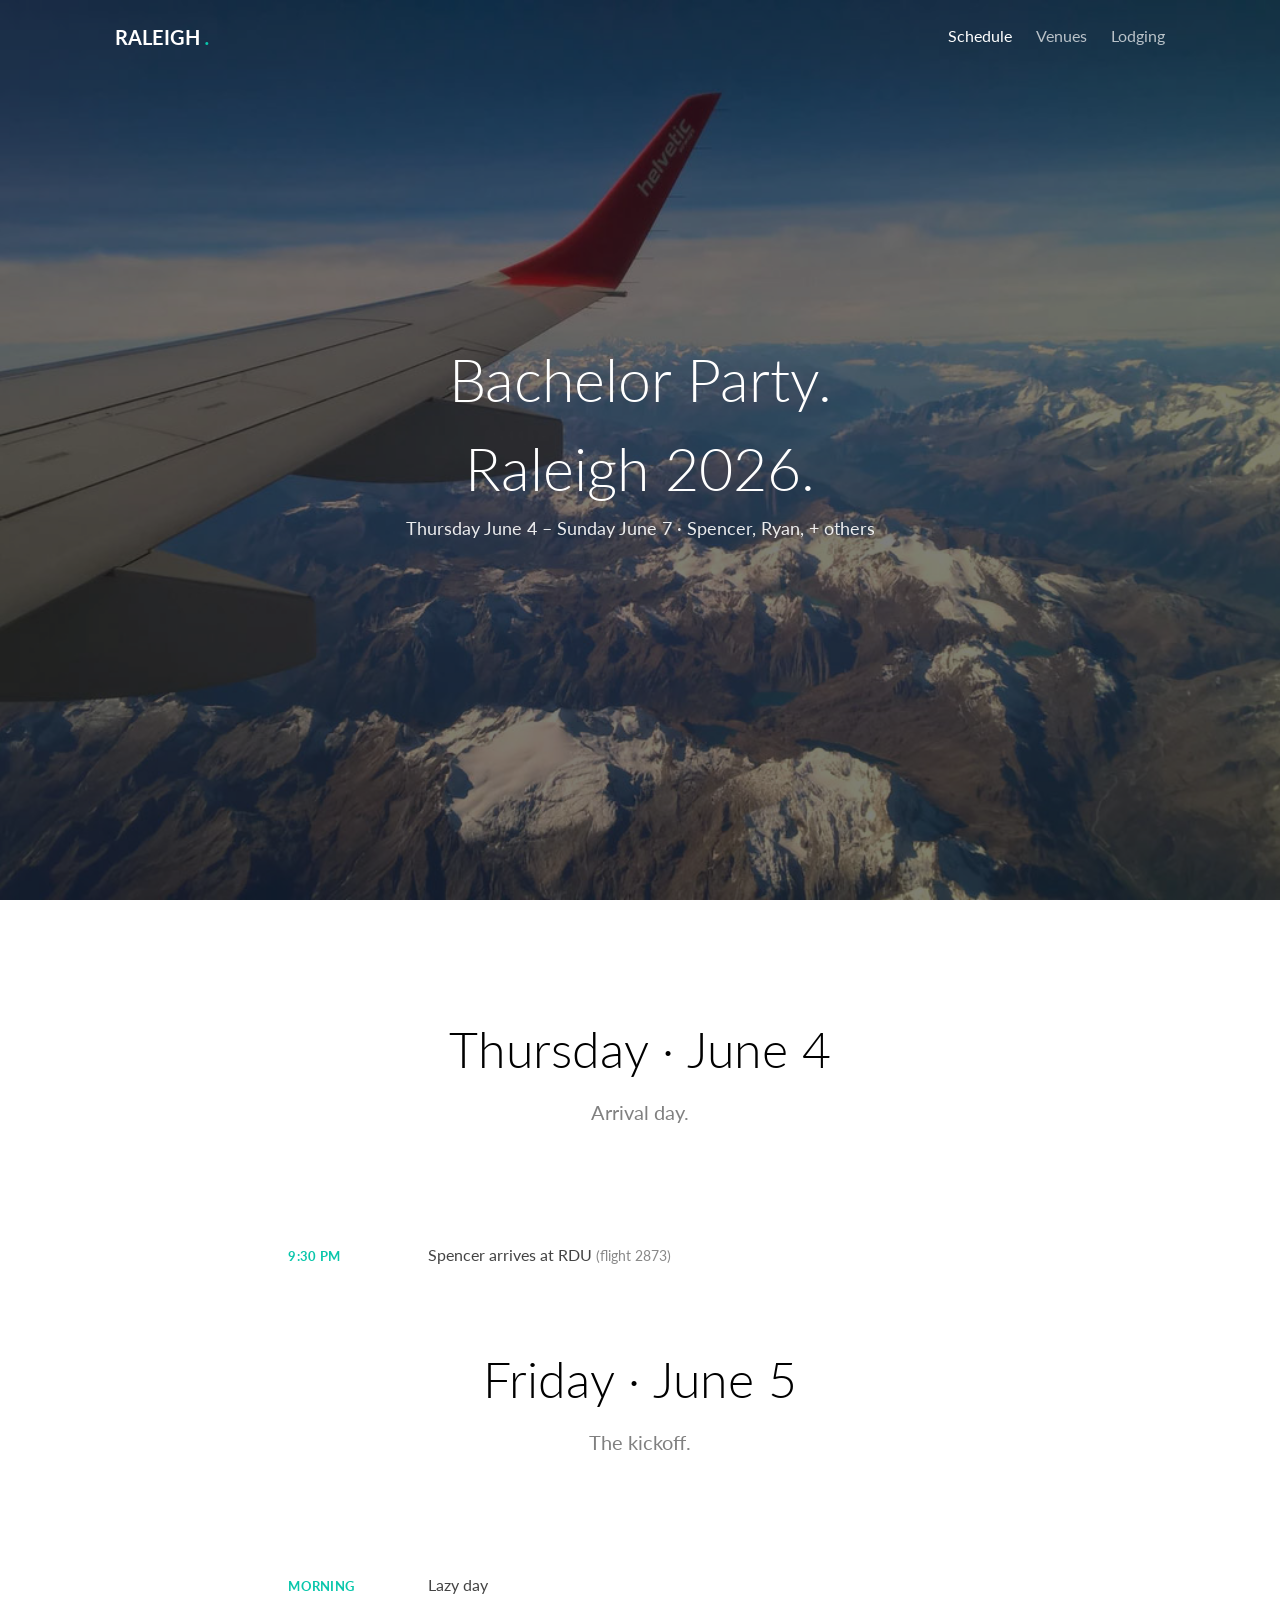
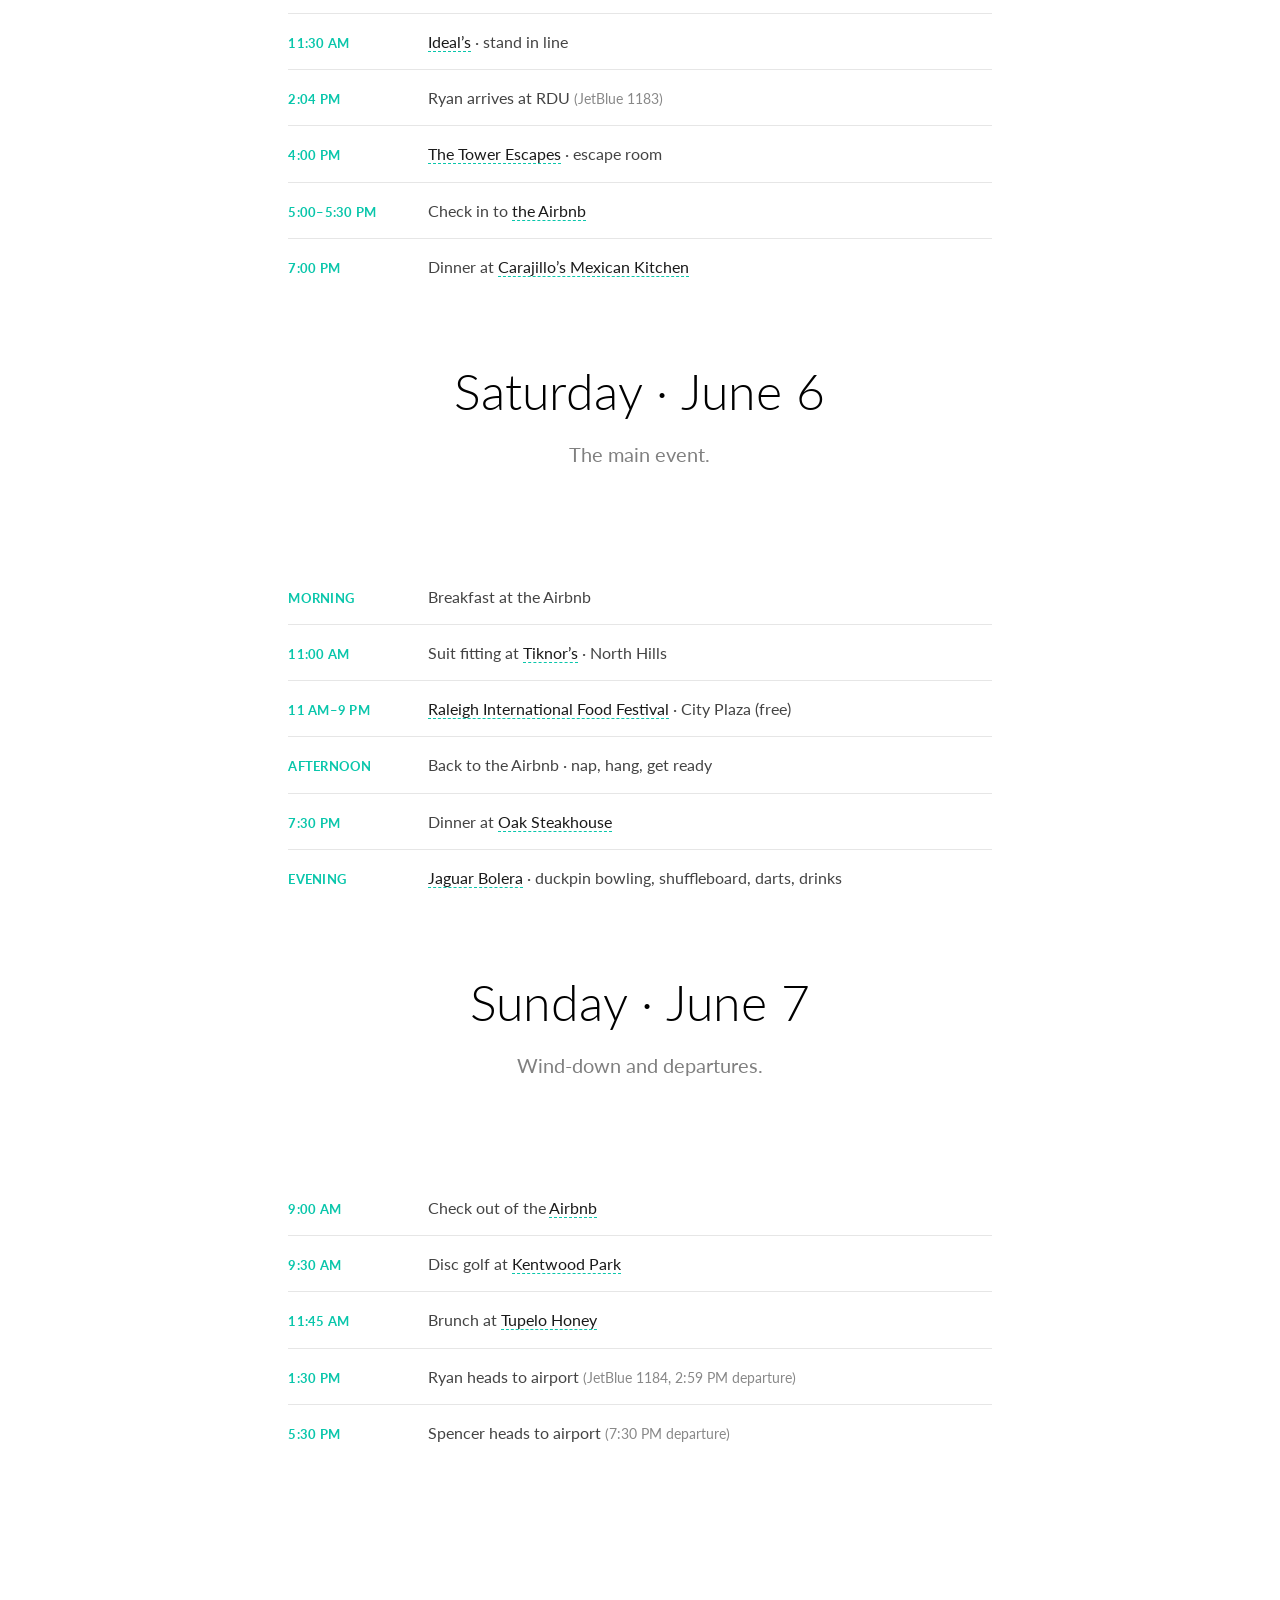
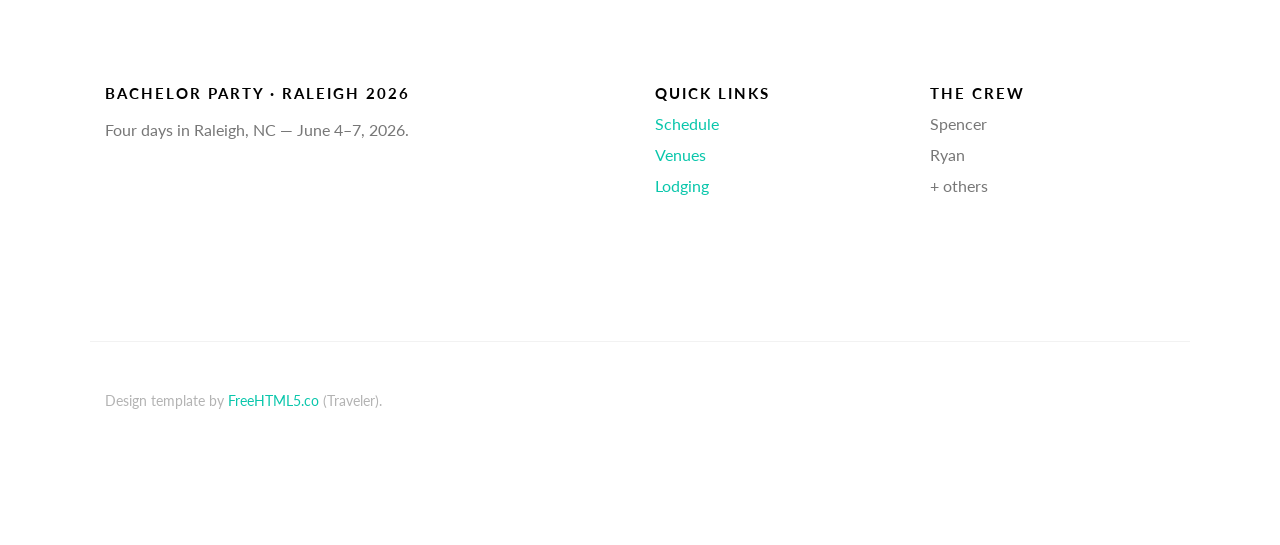
==== index.html @ 51993a7b "Initial commit: bachelor party itinerary site Static HTML site with three pages (Schedule, Venues, L" ====
<!DOCTYPE HTML>
<html>
<head>
<meta charset="utf-8">
<meta http-equiv="X-UA-Compatible" content="IE=edge">
<title>Bachelor Party &mdash; Raleigh 2026</title>
<meta name="viewport" content="width=device-width, initial-scale=1">
<meta name="description" content="Bachelor party itinerary — Raleigh, NC, June 4–7, 2026." />

<link href="https://fonts.googleapis.com/css?family=Lato:300,400,700" rel="stylesheet">
<link rel="stylesheet" href="css/animate.css">
<link rel="stylesheet" href="css/icomoon.css">
<link rel="stylesheet" href="css/themify-icons.css">
<link rel="stylesheet" href="css/bootstrap.css">
<link rel="stylesheet" href="css/magnific-popup.css">
<link rel="stylesheet" href="css/style.css">
<link rel="stylesheet" href="css/custom.css">
<script src="js/modernizr-2.6.2.min.js"></script>
</head>
<body>

<div class="gtco-loader"></div>

<div id="page">

<nav class="gtco-nav" role="navigation">
  <div class="gtco-container">
    <div class="row">
      <div class="col-sm-4 col-xs-12">
        <div id="gtco-logo"><a href="index.html">Raleigh <em>.</em></a></div>
      </div>
      <div class="col-xs-8 text-right menu-1">
        <ul>
          <li class="active"><a href="index.html">Schedule</a></li>
          <li><a href="venues.html">Venues</a></li>
          <li><a href="lodging.html">Lodging</a></li>
        </ul>
      </div>
    </div>
  </div>
</nav>

<header class="gtco-cover gtco-cover-md" role="banner" style="background-image: url(images/img_bg_2.jpg)" data-stellar-background-ratio="0.5">
  <div class="overlay"></div>
  <div class="gtco-container text-center">
    <div class="display-t">
      <div class="display-tc animate-box" data-animate-effect="fadeInUp">
        <h1>Bachelor Party.<br>Raleigh 2026.</h1>
        <p style="color:#fff;font-size:18px;">Thursday June 4 &ndash; Sunday June 7 &middot; Spencer, Ryan, + others</p>
      </div>
    </div>
  </div>
</header>

<div class="gtco-section">
  <div class="gtco-container">

    <div class="row">
      <div class="col-md-8 col-md-offset-2 text-center gtco-heading">
        <h2>Thursday &middot; June 4</h2>
        <p>Arrival day.</p>
      </div>
    </div>
    <div class="row">
      <div class="col-md-8 col-md-offset-2">
        <ul class="schedule-list">
          <li><span class="time">9:30 PM</span><span class="event">Spencer arrives at RDU <em>(flight 2873)</em></span></li>
        </ul>
      </div>
    </div>

    <div class="row" style="margin-top:60px;">
      <div class="col-md-8 col-md-offset-2 text-center gtco-heading">
        <h2>Friday &middot; June 5</h2>
        <p>The kickoff.</p>
      </div>
    </div>
    <div class="row">
      <div class="col-md-8 col-md-offset-2">
        <ul class="schedule-list">
          <li><span class="time">Morning</span><span class="event">Lazy day</span></li>
          <li><span class="time">11:30 AM</span><span class="event"><a href="venues.html#ideals">Ideal&rsquo;s</a> &middot; stand in line</span></li>
          <li><span class="time">2:04 PM</span><span class="event">Ryan arrives at RDU <em>(JetBlue 1183)</em></span></li>
          <li><span class="time">4:00 PM</span><span class="event"><a href="venues.html#tower-escapes">The Tower Escapes</a> &middot; escape room</span></li>
          <li><span class="time">5:00&ndash;5:30 PM</span><span class="event">Check in to <a href="lodging.html">the Airbnb</a></span></li>
          <li><span class="time">7:00 PM</span><span class="event">Dinner at <a href="venues.html#carajillos">Carajillo&rsquo;s Mexican Kitchen</a></span></li>
        </ul>
      </div>
    </div>

    <div class="row" style="margin-top:60px;">
      <div class="col-md-8 col-md-offset-2 text-center gtco-heading">
        <h2>Saturday &middot; June 6</h2>
        <p>The main event.</p>
      </div>
    </div>
    <div class="row">
      <div class="col-md-8 col-md-offset-2">
        <ul class="schedule-list">
          <li><span class="time">Morning</span><span class="event">Breakfast at the Airbnb</span></li>
          <li><span class="time">11:00 AM</span><span class="event">Suit fitting at <a href="venues.html#tiknors">Tiknor&rsquo;s</a> &middot; North Hills</span></li>
          <li><span class="time">11 AM&ndash;9 PM</span><span class="event"><a href="venues.html#food-festival">Raleigh International Food Festival</a> &middot; City Plaza (free)</span></li>
          <li><span class="time">Afternoon</span><span class="event">Back to the Airbnb &middot; nap, hang, get ready</span></li>
          <li><span class="time">7:30 PM</span><span class="event">Dinner at <a href="venues.html#oak-steakhouse">Oak Steakhouse</a></span></li>
          <li><span class="time">Evening</span><span class="event"><a href="venues.html#jaguar-bolera">Jaguar Bolera</a> &middot; duckpin bowling, shuffleboard, darts, drinks</span></li>
        </ul>
      </div>
    </div>

    <div class="row" style="margin-top:60px;">
      <div class="col-md-8 col-md-offset-2 text-center gtco-heading">
        <h2>Sunday &middot; June 7</h2>
        <p>Wind-down and departures.</p>
      </div>
    </div>
    <div class="row">
      <div class="col-md-8 col-md-offset-2">
        <ul class="schedule-list">
          <li><span class="time">9:00 AM</span><span class="event">Check out of the <a href="lodging.html">Airbnb</a></span></li>
          <li><span class="time">9:30 AM</span><span class="event">Disc golf at <a href="venues.html#kentwood-park">Kentwood Park</a></span></li>
          <li><span class="time">11:45 AM</span><span class="event">Brunch at <a href="venues.html#tupelo-honey">Tupelo Honey</a></span></li>
          <li><span class="time">1:30 PM</span><span class="event">Ryan heads to airport <em>(JetBlue 1184, 2:59 PM departure)</em></span></li>
          <li><span class="time">5:30 PM</span><span class="event">Spencer heads to airport <em>(7:30 PM departure)</em></span></li>
        </ul>
      </div>
    </div>

  </div>
</div>

<footer id="gtco-footer" role="contentinfo">
  <div class="gtco-container">
    <div class="row row-pb-md">
      <div class="col-md-5">
        <div class="gtco-widget">
          <h3>Bachelor Party &middot; Raleigh 2026</h3>
          <p>Four days in Raleigh, NC &mdash; June 4&ndash;7, 2026.</p>
        </div>
      </div>
      <div class="col-md-3 col-md-push-1">
        <div class="gtco-widget">
          <h3>Quick Links</h3>
          <ul class="gtco-footer-links">
            <li><a href="index.html">Schedule</a></li>
            <li><a href="venues.html">Venues</a></li>
            <li><a href="lodging.html">Lodging</a></li>
          </ul>
        </div>
      </div>
      <div class="col-md-3 col-md-push-1">
        <div class="gtco-widget">
          <h3>The Crew</h3>
          <ul class="gtco-footer-links">
            <li>Spencer</li>
            <li>Ryan</li>
            <li>+ others</li>
          </ul>
        </div>
      </div>
    </div>
    <div class="row copyright">
      <div class="col-md-12">
        <p class="pull-left">
          <small class="block">Design template by <a href="https://freehtml5.co/" target="_blank" rel="noopener">FreeHTML5.co</a> (Traveler).</small>
        </p>
      </div>
    </div>
  </div>
</footer>

</div>

<div class="gototop js-top">
  <a href="#" class="js-gotop"><i class="icon-arrow-up"></i></a>
</div>

<script src="js/jquery.min.js"></script>
<script src="js/jquery.easing.1.3.js"></script>
<script src="js/bootstrap.min.js"></script>
<script src="js/jquery.waypoints.min.js"></script>
<script src="js/owl.carousel.min.js"></script>
<script src="js/jquery.stellar.min.js"></script>
<script src="js/jquery.magnific-popup.min.js"></script>
<script src="js/magnific-popup-options.js"></script>
<script src="js/bootstrap-datepicker.min.js"></script>
<script src="js/main.js"></script>

</body>
</html>
---- css/icomoon.css ----
@font-face {
  font-family: 'icomoon';
  src:  url('../fonts/icomoon/icomoon.eot?6iuir');
  src:  url('../fonts/icomoon/icomoon.eot?6iuir#iefix') format('embedded-opentype'),
    url('../fonts/icomoon/icomoon.ttf?6iuir') format('truetype'),
    url('../fonts/icomoon/icomoon.woff?6iuir') format('woff'),
    url('../fonts/icomoon/icomoon.svg?6iuir#icomoon') format('svg');
  font-weight: normal;
  font-style: normal;
}

[class^="icon-"], [class*=" icon-"] {
  /* use !important to prevent issues with browser extensions that change fonts */
  font-family: 'icomoon' !important;
  speak: none;
  font-style: normal;
  font-weight: normal;
  font-variant: normal;
  text-transform: none;
  line-height: 1;

  /* Better Font Rendering =========== */
  -webkit-font-smoothing: antialiased;
  -moz-osx-font-smoothing: grayscale;
}

.icon-eye:before {
  content: "\e000";
}
.icon-paper-clip:before {
  content: "\e001";
}
.icon-mail:before {
  content: "\e002";
}
.icon-toggle:before {
  content: "\e003";
}
.icon-layout:before {
  content: "\e004";
}
.icon-link:before {
  content: "\e005";
}
.icon-bell:before {
  content: "\e006";
}
.icon-lock:before {
  content: "\e007";
}
.icon-unlock:before {
  content: "\e008";
}
.icon-ribbon:before {
  content: "\e009";
}
.icon-image:before {
  content: "\e010";
}
.icon-signal:before {
  content: "\e011";
}
.icon-target:before {
  content: "\e012";
}
.icon-clipboard:before {
  content: "\e013";
}
.icon-clock:before {
  content: "\e014";
}
.icon-watch:before {
  content: "\e015";
}
.icon-air-play:before {
  content: "\e016";
}
.icon-camera:before {
  content: "\e017";
}
.icon-video:before {
  content: "\e018";
}
.icon-disc:before {
  content: "\e019";
}
.icon-printer:before {
  content: "\e020";
}
.icon-monitor:before {
  content: "\e021";
}
.icon-server:before {
  content: "\e022";
}
.icon-cog:before {
  content: "\e023";
}
.icon-heart:before {
  content: "\e024";
}
.icon-paragraph:before {
  content: "\e025";
}
.icon-align-justify:before {
  content: "\e026";
}
.icon-align-left:before {
  content: "\e027";
}
.icon-align-center:before {
  content: "\e028";
}
.icon-align-right:before {
  content: "\e029";
}
.icon-book:before {
  content: "\e030";
}
.icon-layers:before {
  content: "\e031";
}
.icon-stack:before {
  content: "\e032";
}
.icon-stack-2:before {
  content: "\e033";
}
.icon-paper:before {
  content: "\e034";
}
.icon-paper-stack:before {
  content: "\e035";
}
.icon-search:before {
  content: "\e036";
}
.icon-zoom-in:before {
  content: "\e037";
}
.icon-zoom-out:before {
  content: "\e038";
}
.icon-reply:before {
  content: "\e039";
}
.icon-circle-plus:before {
  content: "\e040";
}
.icon-circle-minus:before {
  content: "\e041";
}
.icon-circle-check:before {
  content: "\e042";
}
.icon-circle-cross:before {
  content: "\e043";
}
.icon-square-plus:before {
  content: "\e044";
}
.icon-square-minus:before {
  content: "\e045";
}
.icon-square-check:before {
  content: "\e046";
}
.icon-square-cross:before {
  content: "\e047";
}
.icon-microphone:before {
  content: "\e048";
}
.icon-record:before {
  content: "\e049";
}
.icon-skip-back:before {
  content: "\e050";
}
.icon-rewind:before {
  content: "\e051";
}
.icon-play:before {
  content: "\e052";
}
.icon-pause:before {
  content: "\e053";
}
.icon-stop:before {
  content: "\e054";
}
.icon-fast-forward:before {
  content: "\e055";
}
.icon-skip-forward:before {
  content: "\e056";
}
.icon-shuffle:before {
  content: "\e057";
}
.icon-repeat:before {
  content: "\e058";
}
.icon-folder:before {
  content: "\e059";
}
.icon-umbrella:before {
  content: "\e060";
}
.icon-moon:before {
  content: "\e061";
}
.icon-thermometer:before {
  content: "\e062";
}
.icon-drop:before {
  content: "\e063";
}
.icon-sun:before {
  content: "\e064";
}
.icon-cloud:before {
  content: "\e065";
}
.icon-cloud-upload:before {
  content: "\e066";
}
.icon-cloud-download:before {
  content: "\e067";
}
.icon-upload:before {
  content: "\e068";
}
.icon-download:before {
  content: "\e069";
}
.icon-location:before {
  content: "\e070";
}
.icon-location-2:before {
  content: "\e071";
}
.icon-map:before {
  content: "\e072";
}
.icon-battery:before {
  content: "\e073";
}
.icon-head:before {
  content: "\e074";
}
.icon-briefcase:before {
  content: "\e075";
}
.icon-speech-bubble:before {
  content: "\e076";
}
.icon-anchor:before {
  content: "\e077";
}
.icon-globe:before {
  content: "\e078";
}
.icon-box:before {
  content: "\e079";
}
.icon-reload:before {
  content: "\e080";
}
.icon-share:before {
  content: "\e081";
}
.icon-marquee:before {
  content: "\e082";
}
.icon-marquee-plus:before {
  content: "\e083";
}
.icon-marquee-minus:before {
  content: "\e084";
}
.icon-tag:before {
  content: "\e085";
}
.icon-power:before {
  content: "\e086";
}
.icon-command:before {
  content: "\e087";
}
.icon-alt:before {
  content: "\e088";
}
.icon-esc:before {
  content: "\e089";
}
.icon-bar-graph:before {
  content: "\e090";
}
.icon-bar-graph-2:before {
  content: "\e091";
}
.icon-pie-graph:before {
  content: "\e092";
}
.icon-star:before {
  content: "\e093";
}
.icon-arrow-left:before {
  content: "\e094";
}
.icon-arrow-right:before {
  content: "\e095";
}
.icon-arrow-up:before {
  content: "\e096";
}
.icon-arrow-down:before {
  content: "\e097";
}
.icon-volume:before {
  content: "\e098";
}
.icon-mute:before {
  content: "\e099";
}
.icon-content-right:before {
  content: "\e100";
}
.icon-content-left:before {
  content: "\e101";
}
.icon-grid:before {
  content: "\e102";
}
.icon-grid-2:before {
  content: "\e103";
}
.icon-columns:before {
  content: "\e104";
}
.icon-loader:before {
  content: "\e105";
}
.icon-bag:before {
  content: "\e106";
}
.icon-ban:before {
  content: "\e107";
}
.icon-flag:before {
  content: "\e108";
}
.icon-trash:before {
  content: "\e109";
}
.icon-expand:before {
  content: "\e110";
}
.icon-contract:before {
  content: "\e111";
}
.icon-maximize:before {
  content: "\e112";
}
.icon-minimize:before {
  content: "\e113";
}
.icon-plus:before {
  content: "\e114";
}
.icon-minus:before {
  content: "\e115";
}
.icon-check:before {
  content: "\e116";
}
.icon-cross:before {
  content: "\e117";
}
.icon-move:before {
  content: "\e118";
}
.icon-delete:before {
  content: "\e119";
}
.icon-menu:before {
  content: "\e120";
}
.icon-archive:before {
  content: "\e121";
}
.icon-inbox:before {
  content: "\e122";
}
.icon-outbox:before {
  content: "\e123";
}
.icon-file:before {
  content: "\e124";
}
.icon-file-add:before {
  content: "\e125";
}
.icon-file-subtract:before {
  content: "\e126";
}
.icon-help:before {
  content: "\e127";
}
.icon-open:before {
  content: "\e128";
}
.icon-ellipsis:before {
  content: "\e129";
}
.icon-add-to-list:before {
  content: "\e900";
}
.icon-classic-computer:before {
  content: "\e901";
}
.icon-controller-fast-backward:before {
  content: "\e902";
}
.icon-creative-commons-attribution:before {
  content: "\e903";
}
.icon-creative-commons-noderivs:before {
  content: "\e904";
}
.icon-creative-commons-noncommercial-eu:before {
  content: "\e905";
}
.icon-creative-commons-noncommercial-us:before {
  content: "\e906";
}
.icon-creative-commons-public-domain:before {
  content: "\e907";
}
.icon-creative-commons-remix:before {
  content: "\e908";
}
.icon-creative-commons-share:before {
  content: "\e909";
}
.icon-creative-commons-sharealike:before {
  content: "\e90a";
}
.icon-creative-commons:before {
  content: "\e90b";
}
.icon-document-landscape:before {
  content: "\e90c";
}
.icon-remove-user:before {
  content: "\e90d";
}
.icon-warning:before {
  content: "\e90e";
}
.icon-arrow-bold-down:before {
  content: "\e90f";
}
.icon-arrow-bold-left:before {
  content: "\e910";
}
.icon-arrow-bold-right:before {
  content: "\e911";
}
.icon-arrow-bold-up:before {
  content: "\e912";
}
.icon-arrow-down2:before {
  content: "\e913";
}
.icon-arrow-left2:before {
  content: "\e914";
}
.icon-arrow-long-down:before {
  content: "\e915";
}
.icon-arrow-long-left:before {
  content: "\e916";
}
.icon-arrow-long-right:before {
  content: "\e917";
}
.icon-arrow-long-up:before {
  content: "\e918";
}
.icon-arrow-right2:before {
  content: "\e919";
}
.icon-arrow-up2:before {
  content: "\e91a";
}
.icon-arrow-with-circle-down:before {
  content: "\e91b";
}
.icon-arrow-with-circle-left:before {
  content: "\e91c";
}
.icon-arrow-with-circle-right:before {
  content: "\e91d";
}
.icon-arrow-with-circle-up:before {
  content: "\e91e";
}
.icon-bookmark:before {
  content: "\e91f";
}
.icon-bookmarks:before {
  content: "\e920";
}
.icon-chevron-down:before {
  content: "\e921";
}
.icon-chevron-left:before {
  content: "\e922";
}
.icon-chevron-right:before {
  content: "\e923";
}
.icon-chevron-small-down:before {
  content: "\e924";
}
.icon-chevron-small-left:before {
  content: "\e925";
}
.icon-chevron-small-right:before {
  content: "\e926";
}
.icon-chevron-small-up:before {
  content: "\e927";
}
.icon-chevron-thin-down:before {
  content: "\e928";
}
.icon-chevron-thin-left:before {
  content: "\e929";
}
.icon-chevron-thin-right:before {
  content: "\e92a";
}
.icon-chevron-thin-up:before {
  content: "\e92b";
}
.icon-chevron-up:before {
  content: "\e92c";
}
.icon-chevron-with-circle-down:before {
  content: "\e92d";
}
.icon-chevron-with-circle-left:before {
  content: "\e92e";
}
.icon-chevron-with-circle-right:before {
  content: "\e92f";
}
.icon-chevron-with-circle-up:before {
  content: "\e930";
}
.icon-cloud2:before {
  content: "\e931";
}
.icon-controller-fast-forward:before {
  content: "\e932";
}
.icon-controller-jump-to-start:before {
  content: "\e933";
}
.icon-controller-next:before {
  content: "\e934";
}
.icon-controller-paus:before {
  content: "\e935";
}
.icon-controller-play:before {
  content: "\e936";
}
.icon-controller-record:before {
  content: "\e937";
}
.icon-controller-stop:before {
  content: "\e938";
}
.icon-controller-volume:before {
  content: "\e939";
}
.icon-dot-single:before {
  content: "\e93a";
}
.icon-dots-three-horizontal:before {
  content: "\e93b";
}
.icon-dots-three-vertical:before {
  content: "\e93c";
}
.icon-dots-two-horizontal:before {
  content: "\e93d";
}
.icon-dots-two-vertical:before {
  content: "\e93e";
}
.icon-download2:before {
  content: "\e93f";
}
.icon-emoji-flirt:before {
  content: "\e940";
}
.icon-flow-branch:before {
  content: "\e941";
}
.icon-flow-cascade:before {
  content: "\e942";
}
.icon-flow-line:before {
  content: "\e943";
}
.icon-flow-parallel:before {
  content: "\e944";
}
.icon-flow-tree:before {
  content: "\e945";
}
.icon-install:before {
  content: "\e946";
}
.icon-layers2:before {
  content: "\e947";
}
.icon-open-book:before {
  content: "\e948";
}
.icon-resize-100:before {
  content: "\e949";
}
.icon-resize-full-screen:before {
  content: "\e94a";
}
.icon-save:before {
  content: "\e94b";
}
.icon-select-arrows:before {
  content: "\e94c";
}
.icon-sound-mute:before {
  content: "\e94d";
}
.icon-sound:before {
  content: "\e94e";
}
.icon-trash2:before {
  content: "\e94f";
}
.icon-triangle-down:before {
  content: "\e950";
}
.icon-triangle-left:before {
  content: "\e951";
}
.icon-triangle-right:before {
  content: "\e952";
}
.icon-triangle-up:before {
  content: "\e953";
}
.icon-uninstall:before {
  content: "\e954";
}
.icon-upload-to-cloud:before {
  content: "\e955";
}
.icon-upload2:before {
  content: "\e956";
}
.icon-add-user:before {
  content: "\e957";
}
.icon-address:before {
  content: "\e958";
}
.icon-adjust:before {
  content: "\e959";
}
.icon-air:before {
  content: "\e95a";
}
.icon-aircraft-landing:before {
  content: "\e95b";
}
.icon-aircraft-take-off:before {
  content: "\e95c";
}
.icon-aircraft:before {
  content: "\e95d";
}
.icon-align-bottom:before {
  content: "\e95e";
}
.icon-align-horizontal-middle:before {
  content: "\e95f";
}
.icon-align-left2:before {
  content: "\e960";
}
.icon-align-right2:before {
  content: "\e961";
}
.icon-align-top:before {
  content: "\e962";
}
.icon-align-vertical-middle:before {
  content: "\e963";
}
.icon-archive2:before {
  content: "\e964";
}
.icon-area-graph:before {
  content: "\e965";
}
.icon-attachment:before {
  content: "\e966";
}
.icon-awareness-ribbon:before {
  content: "\e967";
}
.icon-back-in-time:before {
  content: "\e968";
}
.icon-back:before {
  content: "\e969";
}
.icon-bar-graph2:before {
  content: "\e96a";
}
.icon-battery2:before {
  content: "\e96b";
}
.icon-beamed-note:before {
  content: "\e96c";
}
.icon-bell2:before {
  content: "\e96d";
}
.icon-blackboard:before {
  content: "\e96e";
}
.icon-block:before {
  content: "\e96f";
}
.icon-book2:before {
  content: "\e970";
}
.icon-bowl:before {
  content: "\e971";
}
.icon-box2:before {
  content: "\e972";
}
.icon-briefcase2:before {
  content: "\e973";
}
.icon-browser:before {
  content: "\e974";
}
.icon-brush:before {
  content: "\e975";
}
.icon-bucket:before {
  content: "\e976";
}
.icon-cake:before {
  content: "\e977";
}
.icon-calculator:before {
  content: "\e978";
}
.icon-calendar:before {
  content: "\e979";
}
.icon-camera2:before {
  content: "\e97a";
}
.icon-ccw:before {
  content: "\e97b";
}
.icon-chat:before {
  content: "\e97c";
}
.icon-check2:before {
  content: "\e97d";
}
.icon-circle-with-cross:before {
  content: "\e97e";
}
.icon-circle-with-minus:before {
  content: "\e97f";
}
.icon-circle-with-plus:before {
  content: "\e980";
}
.icon-circle:before {
  content: "\e981";
}
.icon-circular-graph:before {
  content: "\e982";
}
.icon-clapperboard:before {
  content: "\e983";
}
.icon-clipboard2:before {
  content: "\e984";
}
.icon-clock2:before {
  content: "\e985";
}
.icon-code:before {
  content: "\e986";
}
.icon-cog2:before {
  content: "\e987";
}
.icon-colours:before {
  content: "\e988";
}
.icon-compass:before {
  content: "\e989";
}
.icon-copy:before {
  content: "\e98a";
}
.icon-credit-card:before {
  content: "\e98b";
}
.icon-credit:before {
  content: "\e98c";
}
.icon-cross2:before {
  content: "\e98d";
}
.icon-cup:before {
  content: "\e98e";
}
.icon-cw:before {
  content: "\e98f";
}
.icon-cycle:before {
  content: "\e990";
}
.icon-database:before {
  content: "\e991";
}
.icon-dial-pad:before {
  content: "\e992";
}
.icon-direction:before {
  content: "\e993";
}
.icon-document:before {
  content: "\e994";
}
.icon-documents:before {
  content: "\e995";
}
.icon-drink:before {
  content: "\e996";
}
.icon-drive:before {
  content: "\e997";
}
.icon-drop2:before {
  content: "\e998";
}
.icon-edit:before {
  content: "\e999";
}
.icon-email:before {
  content: "\e99a";
}
.icon-emoji-happy:before {
  content: "\e99b";
}
.icon-emoji-neutral:before {
  content: "\e99c";
}
.icon-emoji-sad:before {
  content: "\e99d";
}
.icon-erase:before {
  content: "\e99e";
}
.icon-eraser:before {
  content: "\e99f";
}
.icon-export:before {
  content: "\e9a0";
}
.icon-eye2:before {
  content: "\e9a1";
}
.icon-feather:before {
  content: "\e9a2";
}
.icon-flag2:before {
  content: "\e9a3";
}
.icon-flash:before {
  content: "\e9a4";
}
.icon-flashlight:before {
  content: "\e9a5";
}
.icon-flat-brush:before {
  content: "\e9a6";
}
.icon-folder-images:before {
  content: "\e9a7";
}
.icon-folder-music:before {
  content: "\e9a8";
}
.icon-folder-video:before {
  content: "\e9a9";
}
.icon-folder2:before {
  content: "\e9aa";
}
.icon-forward:before {
  content: "\e9ab";
}
.icon-funnel:before {
  content: "\e9ac";
}
.icon-game-controller:before {
  content: "\e9ad";
}
.icon-gauge:before {
  content: "\e9ae";
}
.icon-globe2:before {
  content: "\e9af";
}
.icon-graduation-cap:before {
  content: "\e9b0";
}
.icon-grid2:before {
  content: "\e9b1";
}
.icon-hair-cross:before {
  content: "\e9b2";
}
.icon-hand:before {
  content: "\e9b3";
}
.icon-heart-outlined:before {
  content: "\e9b4";
}
.icon-heart2:before {
  content: "\e9b5";
}
.icon-help-with-circle:before {
  content: "\e9b6";
}
.icon-help2:before {
  content: "\e9b7";
}
.icon-home:before {
  content: "\e9b8";
}
.icon-hour-glass:before {
  content: "\e9b9";
}
.icon-image-inverted:before {
  content: "\e9ba";
}
.icon-image2:before {
  content: "\e9bb";
}
.icon-images:before {
  content: "\e9bc";
}
.icon-inbox2:before {
  content: "\e9bd";
}
.icon-infinity:before {
  content: "\e9be";
}
.icon-info-with-circle:before {
  content: "\e9bf";
}
.icon-info:before {
  content: "\e9c0";
}
.icon-key:before {
  content: "\e9c1";
}
.icon-keyboard:before {
  content: "\e9c2";
}
.icon-lab-flask:before {
  content: "\e9c3";
}
.icon-landline:before {
  content: "\e9c4";
}
.icon-language:before {
  content: "\e9c5";
}
.icon-laptop:before {
  content: "\e9c6";
}
.icon-leaf:before {
  content: "\e9c7";
}
.icon-level-down:before {
  content: "\e9c8";
}
.icon-level-up:before {
  content: "\e9c9";
}
.icon-lifebuoy:before {
  content: "\e9ca";
}
.icon-light-bulb:before {
  content: "\e9cb";
}
.icon-light-down:before {
  content: "\e9cc";
}
.icon-light-up:before {
  content: "\e9cd";
}
.icon-line-graph:before {
  content: "\e9ce";
}
.icon-link2:before {
  content: "\e9cf";
}
.icon-list:before {
  content: "\e9d0";
}
.icon-location-pin:before {
  content: "\e9d1";
}
.icon-location2:before {
  content: "\e9d2";
}
.icon-lock-open:before {
  content: "\e9d3";
}
.icon-lock2:before {
  content: "\e9d4";
}
.icon-log-out:before {
  content: "\e9d5";
}
.icon-login:before {
  content: "\e9d6";
}
.icon-loop:before {
  content: "\e9d7";
}
.icon-magnet:before {
  content: "\e9d8";
}
.icon-magnifying-glass:before {
  content: "\e9d9";
}
.icon-mail2:before {
  content: "\e9da";
}
.icon-man:before {
  content: "\e9db";
}
.icon-map2:before {
  content: "\e9dc";
}
.icon-mask:before {
  content: "\e9dd";
}
.icon-medal:before {
  content: "\e9de";
}
.icon-megaphone:before {
  content: "\e9df";
}
.icon-menu2:before {
  content: "\e9e0";
}
.icon-message:before {
  content: "\e9e1";
}
.icon-mic:before {
  content: "\e9e2";
}
.icon-minus2:before {
  content: "\e9e3";
}
.icon-mobile:before {
  content: "\e9e4";
}
.icon-modern-mic:before {
  content: "\e9e5";
}
.icon-moon2:before {
  content: "\e9e6";
}
.icon-mouse:before {
  content: "\e9e7";
}
.icon-music:before {
  content: "\e9e8";
}
.icon-network:before {
  content: "\e9e9";
}
.icon-new-message:before {
  content: "\e9ea";
}
.icon-new:before {
  content: "\e9eb";
}
.icon-news:before {
  content: "\e9ec";
}
.icon-note:before {
  content: "\e9ed";
}
.icon-notification:before {
  content: "\e9ee";
}
.icon-old-mobile:before {
  content: "\e9ef";
}
.icon-old-phone:before {
  content: "\e9f0";
}
.icon-palette:before {
  content: "\e9f1";
}
.icon-paper-plane:before {
  content: "\e9f2";
}
.icon-pencil:before {
  content: "\e9f3";
}
.icon-phone:before {
  content: "\e9f4";
}
.icon-pie-chart:before {
  content: "\e9f5";
}
.icon-pin:before {
  content: "\e9f6";
}
.icon-plus2:before {
  content: "\e9f7";
}
.icon-popup:before {
  content: "\e9f8";
}
.icon-power-plug:before {
  content: "\e9f9";
}
.icon-price-ribbon:before {
  content: "\e9fa";
}
.icon-price-tag:before {
  content: "\e9fb";
}
.icon-print:before {
  content: "\e9fc";
}
.icon-progress-empty:before {
  content: "\e9fd";
}
.icon-progress-full:before {
  content: "\e9fe";
}
.icon-progress-one:before {
  content: "\e9ff";
}
.icon-progress-two:before {
  content: "\ea00";
}
.icon-publish:before {
  content: "\ea01";
}
.icon-quote:before {
  content: "\ea02";
}
.icon-radio:before {
  content: "\ea03";
}
.icon-reply-all:before {
  content: "\ea04";
}
.icon-reply2:before {
  content: "\ea05";
}
.icon-retweet:before {
  content: "\ea06";
}
.icon-rocket:before {
  content: "\ea07";
}
.icon-round-brush:before {
  content: "\ea08";
}
.icon-rss:before {
  content: "\ea09";
}
.icon-ruler:before {
  content: "\ea0a";
}
.icon-scissors:before {
  content: "\ea0b";
}
.icon-share-alternitive:before {
  content: "\ea0c";
}
.icon-share2:before {
  content: "\ea0d";
}
.icon-shareable:before {
  content: "\ea0e";
}
.icon-shield:before {
  content: "\ea0f";
}
.icon-shop:before {
  content: "\ea10";
}
.icon-shopping-bag:before {
  content: "\ea11";
}
.icon-shopping-basket:before {
  content: "\ea12";
}
.icon-shopping-cart:before {
  content: "\ea13";
}
.icon-shuffle2:before {
  content: "\ea14";
}
.icon-signal2:before {
  content: "\ea15";
}
.icon-sound-mix:before {
  content: "\ea16";
}
.icon-sports-club:before {
  content: "\ea17";
}
.icon-spreadsheet:before {
  content: "\ea18";
}
.icon-squared-cross:before {
  content: "\ea19";
}
.icon-squared-minus:before {
  content: "\ea1a";
}
.icon-squared-plus:before {
  content: "\ea1b";
}
.icon-star-outlined:before {
  content: "\ea1c";
}
.icon-star2:before {
  content: "\ea1d";
}
.icon-stopwatch:before {
  content: "\ea1e";
}
.icon-suitcase:before {
  content: "\ea1f";
}
.icon-swap:before {
  content: "\ea20";
}
.icon-sweden:before {
  content: "\ea21";
}
.icon-switch:before {
  content: "\ea22";
}
.icon-tablet:before {
  content: "\ea23";
}
.icon-tag2:before {
  content: "\ea24";
}
.icon-text-document-inverted:before {
  content: "\ea25";
}
.icon-text-document:before {
  content: "\ea26";
}
.icon-text:before {
  content: "\ea27";
}
.icon-thermometer2:before {
  content: "\ea28";
}
.icon-thumbs-down:before {
  content: "\ea29";
}
.icon-thumbs-up:before {
  content: "\ea2a";
}
.icon-thunder-cloud:before {
  content: "\ea2b";
}
.icon-ticket:before {
  content: "\ea2c";
}
.icon-time-slot:before {
  content: "\ea2d";
}
.icon-tools:before {
  content: "\ea2e";
}
.icon-traffic-cone:before {
  content: "\ea2f";
}
.icon-tree:before {
  content: "\ea30";
}
.icon-trophy:before {
  content: "\ea31";
}
.icon-tv:before {
  content: "\ea32";
}
.icon-typing:before {
  content: "\ea33";
}
.icon-unread:before {
  content: "\ea34";
}
.icon-untag:before {
  content: "\ea35";
}
.icon-user:before {
  content: "\ea36";
}
.icon-users:before {
  content: "\ea37";
}
.icon-v-card:before {
  content: "\ea38";
}
.icon-video2:before {
  content: "\ea39";
}
.icon-vinyl:before {
  content: "\ea3a";
}
.icon-voicemail:before {
  content: "\ea3b";
}
.icon-wallet:before {
  content: "\ea3c";
}
.icon-water:before {
  content: "\ea3d";
}
.icon-px-with-circle:before {
  content: "\ea3e";
}
.icon-px:before {
  content: "\ea3f";
}
.icon-basecamp:before {
  content: "\ea40";
}
.icon-behance:before {
  content: "\ea41";
}
.icon-creative-cloud:before {
  content: "\ea42";
}
.icon-dropbox:before {
  content: "\ea43";
}
.icon-evernote:before {
  content: "\ea44";
}
.icon-flattr:before {
  content: "\ea45";
}
.icon-foursquare:before {
  content: "\ea46";
}
.icon-google-drive:before {
  content: "\ea47";
}
.icon-google-hangouts:before {
  content: "\ea48";
}
.icon-grooveshark:before {
  content: "\ea49";
}
.icon-icloud:before {
  content: "\ea4a";
}
.icon-mixi:before {
  content: "\ea4b";
}
.icon-onedrive:before {
  content: "\ea4c";
}
.icon-paypal:before {
  content: "\ea4d";
}
.icon-picasa:before {
  content: "\ea4e";
}
.icon-qq:before {
  content: "\ea4f";
}
.icon-rdio-with-circle:before {
  content: "\ea50";
}
.icon-renren:before {
  content: "\ea51";
}
.icon-scribd:before {
  content: "\ea52";
}
.icon-sina-weibo:before {
  content: "\ea53";
}
.icon-skype-with-circle:before {
  content: "\ea54";
}
.icon-skype:before {
  content: "\ea55";
}
.icon-slideshare:before {
  content: "\ea56";
}
.icon-smashing:before {
  content: "\ea57";
}
.icon-soundcloud:before {
  content: "\ea58";
}
.icon-spotify-with-circle:before {
  content: "\ea59";
}
.icon-spotify:before {
  content: "\ea5a";
}
.icon-swarm:before {
  content: "\ea5b";
}
.icon-vine-with-circle:before {
  content: "\ea5c";
}
.icon-vine:before {
  content: "\ea5d";
}
.icon-vk-alternitive:before {
  content: "\ea5e";
}
.icon-vk-with-circle:before {
  content: "\ea5f";
}
.icon-vk:before {
  content: "\ea60";
}
.icon-xing-with-circle:before {
  content: "\ea61";
}
.icon-xing:before {
  content: "\ea62";
}
.icon-yelp:before {
  content: "\ea63";
}
.icon-dribbble-with-circle:before {
  content: "\ea64";
}
.icon-dribbble:before {
  content: "\ea65";
}
.icon-facebook-with-circle:before {
  content: "\ea66";
}
.icon-facebook:before {
  content: "\ea67";
}
.icon-flickr-with-circle:before {
  content: "\ea68";
}
.icon-flickr:before {
  content: "\ea69";
}
.icon-github-with-circle:before {
  content: "\ea6a";
}
.icon-github:before {
  content: "\ea6b";
}
.icon-google-with-circle:before {
  content: "\ea6c";
}
.icon-google:before {
  content: "\ea6d";
}
.icon-instagram-with-circle:before {
  content: "\ea6e";
}
.icon-instagram:before {
  content: "\ea6f";
}
.icon-lastfm-with-circle:before {
  content: "\ea70";
}
.icon-lastfm:before {
  content: "\ea71";
}
.icon-linkedin-with-circle:before {
  content: "\ea72";
}
.icon-linkedin:before {
  content: "\ea73";
}
.icon-pinterest-with-circle:before {
  content: "\ea74";
}
.icon-pinterest:before {
  content: "\ea75";
}
.icon-rdio:before {
  content: "\ea76";
}
.icon-stumbleupon-with-circle:before {
  content: "\ea77";
}
.icon-stumbleupon:before {
  content: "\ea78";
}
.icon-tumblr-with-circle:before {
  content: "\ea79";
}
.icon-tumblr:before {
  content: "\ea7a";
}
.icon-twitter-with-circle:before {
  content: "\ea7b";
}
.icon-twitter:before {
  content: "\ea7c";
}
.icon-vimeo-with-circle:before {
  content: "\ea7d";
}
.icon-vimeo:before {
  content: "\ea7e";
}
.icon-youtube-with-circle:before {
  content: "\ea7f";
}
.icon-youtube:before {
  content: "\ea80";
}
---- css/themify-icons.css ----
@font-face {
	font-family: 'themify';
	src:url('../fonts/themify-icons/themify.eot?-fvbane');
	src:url('../fonts/themify-icons/themify.eot?#iefix-fvbane') format('embedded-opentype'),
		url('../fonts/themify-icons/themify.woff?-fvbane') format('woff'),
		url('../fonts/themify-icons/themify.ttf?-fvbane') format('truetype'),
		url('../fonts/themify-icons/themify.svg?-fvbane#themify') format('svg');
	font-weight: normal;
	font-style: normal;
}

[class^="ti-"], [class*=" ti-"] {
	font-family: 'themify';
	speak: none;
	font-style: normal;
	font-weight: normal;
	font-variant: normal;
	text-transform: none;
	line-height: 1;

	/* Better Font Rendering =========== */
	-webkit-font-smoothing: antialiased;
	-moz-osx-font-smoothing: grayscale;
}

.ti-wand:before {
	content: "\e600";
}
.ti-volume:before {
	content: "\e601";
}
.ti-user:before {
	content: "\e602";
}
.ti-unlock:before {
	content: "\e603";
}
.ti-unlink:before {
	content: "\e604";
}
.ti-trash:before {
	content: "\e605";
}
.ti-thought:before {
	content: "\e606";
}
.ti-target:before {
	content: "\e607";
}
.ti-tag:before {
	content: "\e608";
}
.ti-tablet:before {
	content: "\e609";
}
.ti-star:before {
	content: "\e60a";
}
.ti-spray:before {
	content: "\e60b";
}
.ti-signal:before {
	content: "\e60c";
}
.ti-shopping-cart:before {
	content: "\e60d";
}
.ti-shopping-cart-full:before {
	content: "\e60e";
}
.ti-settings:before {
	content: "\e60f";
}
.ti-search:before {
	content: "\e610";
}
.ti-zoom-in:before {
	content: "\e611";
}
.ti-zoom-out:before {
	content: "\e612";
}
.ti-cut:before {
	content: "\e613";
}
.ti-ruler:before {
	content: "\e614";
}
.ti-ruler-pencil:before {
	content: "\e615";
}
.ti-ruler-alt:before {
	content: "\e616";
}
.ti-bookmark:before {
	content: "\e617";
}
.ti-bookmark-alt:before {
	content: "\e618";
}
.ti-reload:before {
	content: "\e619";
}
.ti-plus:before {
	content: "\e61a";
}
.ti-pin:before {
	content: "\e61b";
}
.ti-pencil:before {
	content: "\e61c";
}
.ti-pencil-alt:before {
	content: "\e61d";
}
.ti-paint-roller:before {
	content: "\e61e";
}
.ti-paint-bucket:before {
	content: "\e61f";
}
.ti-na:before {
	content: "\e620";
}
.ti-mobile:before {
	content: "\e621";
}
.ti-minus:before {
	content: "\e622";
}
.ti-medall:before {
	content: "\e623";
}
.ti-medall-alt:before {
	content: "\e624";
}
.ti-marker:before {
	content: "\e625";
}
.ti-marker-alt:before {
	content: "\e626";
}
.ti-arrow-up:before {
	content: "\e627";
}
.ti-arrow-right:before {
	content: "\e628";
}
.ti-arrow-left:before {
	content: "\e629";
}
.ti-arrow-down:before {
	content: "\e62a";
}
.ti-lock:before {
	content: "\e62b";
}
.ti-location-arrow:before {
	content: "\e62c";
}
.ti-link:before {
	content: "\e62d";
}
.ti-layout:before {
	content: "\e62e";
}
.ti-layers:before {
	content: "\e62f";
}
.ti-layers-alt:before {
	content: "\e630";
}
.ti-key:before {
	content: "\e631";
}
.ti-import:before {
	content: "\e632";
}
.ti-image:before {
	content: "\e633";
}
.ti-heart:before {
	content: "\e634";
}
.ti-heart-broken:before {
	content: "\e635";
}
.ti-hand-stop:before {
	content: "\e636";
}
.ti-hand-open:before {
	content: "\e637";
}
.ti-hand-drag:before {
	content: "\e638";
}
.ti-folder:before {
	content: "\e639";
}
.ti-flag:before {
	content: "\e63a";
}
.ti-flag-alt:before {
	content: "\e63b";
}
.ti-flag-alt-2:before {
	content: "\e63c";
}
.ti-eye:before {
	content: "\e63d";
}
.ti-export:before {
	content: "\e63e";
}
.ti-exchange-vertical:before {
	content: "\e63f";
}
.ti-desktop:before {
	content: "\e640";
}
.ti-cup:before {
	content: "\e641";
}
.ti-crown:before {
	content: "\e642";
}
.ti-comments:before {
	content: "\e643";
}
.ti-comment:before {
	content: "\e644";
}
.ti-comment-alt:before {
	content: "\e645";
}
.ti-close:before {
	content: "\e646";
}
.ti-clip:before {
	content: "\e647";
}
.ti-angle-up:before {
	content: "\e648";
}
.ti-angle-right:before {
	content: "\e649";
}
.ti-angle-left:before {
	content: "\e64a";
}
.ti-angle-down:before {
	content: "\e64b";
}
.ti-check:before {
	content: "\e64c";
}
.ti-check-box:before {
	content: "\e64d";
}
.ti-camera:before {
	content: "\e64e";
}
.ti-announcement:before {
	content: "\e64f";
}
.ti-brush:before {
	content: "\e650";
}
.ti-briefcase:before {
	content: "\e651";
}
.ti-bolt:before {
	content: "\e652";
}
.ti-bolt-alt:before {
	content: "\e653";
}
.ti-blackboard:before {
	content: "\e654";
}
.ti-bag:before {
	content: "\e655";
}
.ti-move:before {
	content: "\e656";
}
.ti-arrows-vertical:before {
	content: "\e657";
}
.ti-arrows-horizontal:before {
	content: "\e658";
}
.ti-fullscreen:before {
	content: "\e659";
}
.ti-arrow-top-right:before {
	content: "\e65a";
}
.ti-arrow-top-left:before {
	content: "\e65b";
}
.ti-arrow-circle-up:before {
	content: "\e65c";
}
.ti-arrow-circle-right:before {
	content: "\e65d";
}
.ti-arrow-circle-left:before {
	content: "\e65e";
}
.ti-arrow-circle-down:before {
	content: "\e65f";
}
.ti-angle-double-up:before {
	content: "\e660";
}
.ti-angle-double-right:before {
	content: "\e661";
}
.ti-angle-double-left:before {
	content: "\e662";
}
.ti-angle-double-down:before {
	content: "\e663";
}
.ti-zip:before {
	content: "\e664";
}
.ti-world:before {
	content: "\e665";
}
.ti-wheelchair:before {
	content: "\e666";
}
.ti-view-list:before {
	content: "\e667";
}
.ti-view-list-alt:before {
	content: "\e668";
}
.ti-view-grid:before {
	content: "\e669";
}
.ti-uppercase:before {
	content: "\e66a";
}
.ti-upload:before {
	content: "\e66b";
}
.ti-underline:before {
	content: "\e66c";
}
.ti-truck:before {
	content: "\e66d";
}
.ti-timer:before {
	content: "\e66e";
}
.ti-ticket:before {
	content: "\e66f";
}
.ti-thumb-up:before {
	content: "\e670";
}
.ti-thumb-down:before {
	content: "\e671";
}
.ti-text:before {
	content: "\e672";
}
.ti-stats-up:before {
	content: "\e673";
}
.ti-stats-down:before {
	content: "\e674";
}
.ti-split-v:before {
	content: "\e675";
}
.ti-split-h:before {
	content: "\e676";
}
.ti-smallcap:before {
	content: "\e677";
}
.ti-shine:before {
	content: "\e678";
}
.ti-shift-right:before {
	content: "\e679";
}
.ti-shift-left:before {
	content: "\e67a";
}
.ti-shield:before {
	content: "\e67b";
}
.ti-notepad:before {
	content: "\e67c";
}
.ti-server:before {
	content: "\e67d";
}
.ti-quote-right:before {
	content: "\e67e";
}
.ti-quote-left:before {
	content: "\e67f";
}
.ti-pulse:before {
	content: "\e680";
}
.ti-printer:before {
	content: "\e681";
}
.ti-power-off:before {
	content: "\e682";
}
.ti-plug:before {
	content: "\e683";
}
.ti-pie-chart:before {
	content: "\e684";
}
.ti-paragraph:before {
	content: "\e685";
}
.ti-panel:before {
	content: "\e686";
}
.ti-package:before {
	content: "\e687";
}
.ti-music:before {
	content: "\e688";
}
.ti-music-alt:before {
	content: "\e689";
}
.ti-mouse:before {
	content: "\e68a";
}
.ti-mouse-alt:before {
	content: "\e68b";
}
.ti-money:before {
	content: "\e68c";
}
.ti-microphone:before {
	content: "\e68d";
}
.ti-menu:before {
	content: "\e68e";
}
.ti-menu-alt:before {
	content: "\e68f";
}
.ti-map:before {
	content: "\e690";
}
.ti-map-alt:before {
	content: "\e691";
}
.ti-loop:before {
	content: "\e692";
}
.ti-location-pin:before {
	content: "\e693";
}
.ti-list:before {
	content: "\e694";
}
.ti-light-bulb:before {
	content: "\e695";
}
.ti-Italic:before {
	content: "\e696";
}
.ti-info:before {
	content: "\e697";
}
.ti-infinite:before {
	content: "\e698";
}
.ti-id-badge:before {
	content: "\e699";
}
.ti-hummer:before {
	content: "\e69a";
}
.ti-home:before {
	content: "\e69b";
}
.ti-help:before {
	content: "\e69c";
}
.ti-headphone:before {
	content: "\e69d";
}
.ti-harddrives:before {
	content: "\e69e";
}
.ti-harddrive:before {
	content: "\e69f";
}
.ti-gift:before {
	content: "\e6a0";
}
.ti-game:before {
	content: "\e6a1";
}
.ti-filter:before {
	content: "\e6a2";
}
.ti-files:before {
	content: "\e6a3";
}
.ti-file:before {
	content: "\e6a4";
}
.ti-eraser:before {
	content: "\e6a5";
}
.ti-envelope:before {
	content: "\e6a6";
}
.ti-download:before {
	content: "\e6a7";
}
.ti-direction:before {
	content: "\e6a8";
}
.ti-direction-alt:before {
	content: "\e6a9";
}
.ti-dashboard:before {
	content: "\e6aa";
}
.ti-control-stop:before {
	content: "\e6ab";
}
.ti-control-shuffle:before {
	content: "\e6ac";
}
.ti-control-play:before {
	content: "\e6ad";
}
.ti-control-pause:before {
	content: "\e6ae";
}
.ti-control-forward:before {
	content: "\e6af";
}
.ti-control-backward:before {
	content: "\e6b0";
}
.ti-cloud:before {
	content: "\e6b1";
}
.ti-cloud-up:before {
	content: "\e6b2";
}
.ti-cloud-down:before {
	content: "\e6b3";
}
.ti-clipboard:before {
	content: "\e6b4";
}
.ti-car:before {
	content: "\e6b5";
}
.ti-calendar:before {
	content: "\e6b6";
}
.ti-book:before {
	content: "\e6b7";
}
.ti-bell:before {
	content: "\e6b8";
}
.ti-basketball:before {
	content: "\e6b9";
}
.ti-bar-chart:before {
	content: "\e6ba";
}
.ti-bar-chart-alt:before {
	content: "\e6bb";
}
.ti-back-right:before {
	content: "\e6bc";
}
.ti-back-left:before {
	content: "\e6bd";
}
.ti-arrows-corner:before {
	content: "\e6be";
}
.ti-archive:before {
	content: "\e6bf";
}
.ti-anchor:before {
	content: "\e6c0";
}
.ti-align-right:before {
	content: "\e6c1";
}
.ti-align-left:before {
	content: "\e6c2";
}
.ti-align-justify:before {
	content: "\e6c3";
}
.ti-align-center:before {
	content: "\e6c4";
}
.ti-alert:before {
	content: "\e6c5";
}
.ti-alarm-clock:before {
	content: "\e6c6";
}
.ti-agenda:before {
	content: "\e6c7";
}
.ti-write:before {
	content: "\e6c8";
}
.ti-window:before {
	content: "\e6c9";
}
.ti-widgetized:before {
	content: "\e6ca";
}
.ti-widget:before {
	content: "\e6cb";
}
.ti-widget-alt:before {
	content: "\e6cc";
}
.ti-wallet:before {
	content: "\e6cd";
}
.ti-video-clapper:before {
	content: "\e6ce";
}
.ti-video-camera:before {
	content: "\e6cf";
}
.ti-vector:before {
	content: "\e6d0";
}
.ti-themify-logo:before {
	content: "\e6d1";
}
.ti-themify-favicon:before {
	content: "\e6d2";
}
.ti-themify-favicon-alt:before {
	content: "\e6d3";
}
.ti-support:before {
	content: "\e6d4";
}
.ti-stamp:before {
	content: "\e6d5";
}
.ti-split-v-alt:before {
	content: "\e6d6";
}
.ti-slice:before {
	content: "\e6d7";
}
.ti-shortcode:before {
	content: "\e6d8";
}
.ti-shift-right-alt:before {
	content: "\e6d9";
}
.ti-shift-left-alt:before {
	content: "\e6da";
}
.ti-ruler-alt-2:before {
	content: "\e6db";
}
.ti-receipt:before {
	content: "\e6dc";
}
.ti-pin2:before {
	content: "\e6dd";
}
.ti-pin-alt:before {
	content: "\e6de";
}
.ti-pencil-alt2:before {
	content: "\e6df";
}
.ti-palette:before {
	content: "\e6e0";
}
.ti-more:before {
	content: "\e6e1";
}
.ti-more-alt:before {
	content: "\e6e2";
}
.ti-microphone-alt:before {
	content: "\e6e3";
}
.ti-magnet:before {
	content: "\e6e4";
}
.ti-line-double:before {
	content: "\e6e5";
}
.ti-line-dotted:before {
	content: "\e6e6";
}
.ti-line-dashed:before {
	content: "\e6e7";
}
.ti-layout-width-full:before {
	content: "\e6e8";
}
.ti-layout-width-default:before {
	content: "\e6e9";
}
.ti-layout-width-default-alt:before {
	content: "\e6ea";
}
.ti-layout-tab:before {
	content: "\e6eb";
}
.ti-layout-tab-window:before {
	content: "\e6ec";
}
.ti-layout-tab-v:before {
	content: "\e6ed";
}
.ti-layout-tab-min:before {
	content: "\e6ee";
}
.ti-layout-slider:before {
	content: "\e6ef";
}
.ti-layout-slider-alt:before {
	content: "\e6f0";
}
.ti-layout-sidebar-right:before {
	content: "\e6f1";
}
.ti-layout-sidebar-none:before {
	content: "\e6f2";
}
.ti-layout-sidebar-left:before {
	content: "\e6f3";
}
.ti-layout-placeholder:before {
	content: "\e6f4";
}
.ti-layout-menu:before {
	content: "\e6f5";
}
.ti-layout-menu-v:before {
	content: "\e6f6";
}
.ti-layout-menu-separated:before {
	content: "\e6f7";
}
.ti-layout-menu-full:before {
	content: "\e6f8";
}
.ti-layout-media-right-alt:before {
	content: "\e6f9";
}
.ti-layout-media-right:before {
	content: "\e6fa";
}
.ti-layout-media-overlay:before {
	content: "\e6fb";
}
.ti-layout-media-overlay-alt:before {
	content: "\e6fc";
}
.ti-layout-media-overlay-alt-2:before {
	content: "\e6fd";
}
.ti-layout-media-left-alt:before {
	content: "\e6fe";
}
.ti-layout-media-left:before {
	content: "\e6ff";
}
.ti-layout-media-center-alt:before {
	content: "\e700";
}
.ti-layout-media-center:before {
	content: "\e701";
}
.ti-layout-list-thumb:before {
	content: "\e702";
}
.ti-layout-list-thumb-alt:before {
	content: "\e703";
}
.ti-layout-list-post:before {
	content: "\e704";
}
.ti-layout-list-large-image:before {
	content: "\e705";
}
.ti-layout-line-solid:before {
	content: "\e706";
}
.ti-layout-grid4:before {
	content: "\e707";
}
.ti-layout-grid3:before {
	content: "\e708";
}
.ti-layout-grid2:before {
	content: "\e709";
}
.ti-layout-grid2-thumb:before {
	content: "\e70a";
}
.ti-layout-cta-right:before {
	content: "\e70b";
}
.ti-layout-cta-left:before {
	content: "\e70c";
}
.ti-layout-cta-center:before {
	content: "\e70d";
}
.ti-layout-cta-btn-right:before {
	content: "\e70e";
}
.ti-layout-cta-btn-left:before {
	content: "\e70f";
}
.ti-layout-column4:before {
	content: "\e710";
}
.ti-layout-column3:before {
	content: "\e711";
}
.ti-layout-column2:before {
	content: "\e712";
}
.ti-layout-accordion-separated:before {
	content: "\e713";
}
.ti-layout-accordion-merged:before {
	content: "\e714";
}
.ti-layout-accordion-list:before {
	content: "\e715";
}
.ti-ink-pen:before {
	content: "\e716";
}
.ti-info-alt:before {
	content: "\e717";
}
.ti-help-alt:before {
	content: "\e718";
}
.ti-headphone-alt:before {
	content: "\e719";
}
.ti-hand-point-up:before {
	content: "\e71a";
}
.ti-hand-point-right:before {
	content: "\e71b";
}
.ti-hand-point-left:before {
	content: "\e71c";
}
.ti-hand-point-down:before {
	content: "\e71d";
}
.ti-gallery:before {
	content: "\e71e";
}
.ti-face-smile:before {
	content: "\e71f";
}
.ti-face-sad:before {
	content: "\e720";
}
.ti-credit-card:before {
	content: "\e721";
}
.ti-control-skip-forward:before {
	content: "\e722";
}
.ti-control-skip-backward:before {
	content: "\e723";
}
.ti-control-record:before {
	content: "\e724";
}
.ti-control-eject:before {
	content: "\e725";
}
.ti-comments-smiley:before {
	content: "\e726";
}
.ti-brush-alt:before {
	content: "\e727";
}
.ti-youtube:before {
	content: "\e728";
}
.ti-vimeo:before {
	content: "\e729";
}
.ti-twitter:before {
	content: "\e72a";
}
.ti-time:before {
	content: "\e72b";
}
.ti-tumblr:before {
	content: "\e72c";
}
.ti-skype:before {
	content: "\e72d";
}
.ti-share:before {
	content: "\e72e";
}
.ti-share-alt:before {
	content: "\e72f";
}
.ti-rocket:before {
	content: "\e730";
}
.ti-pinterest:before {
	content: "\e731";
}
.ti-new-window:before {
	content: "\e732";
}
.ti-microsoft:before {
	content: "\e733";
}
.ti-list-ol:before {
	content: "\e734";
}
.ti-linkedin:before {
	content: "\e735";
}
.ti-layout-sidebar-2:before {
	content: "\e736";
}
.ti-layout-grid4-alt:before {
	content: "\e737";
}
.ti-layout-grid3-alt:before {
	content: "\e738";
}
.ti-layout-grid2-alt:before {
	content: "\e739";
}
.ti-layout-column4-alt:before {
	content: "\e73a";
}
.ti-layout-column3-alt:before {
	content: "\e73b";
}
.ti-layout-column2-alt:before {
	content: "\e73c";
}
.ti-instagram:before {
	content: "\e73d";
}
.ti-google:before {
	content: "\e73e";
}
.ti-github:before {
	content: "\e73f";
}
.ti-flickr:before {
	content: "\e740";
}
.ti-facebook:before {
	content: "\e741";
}
.ti-dropbox:before {
	content: "\e742";
}
.ti-dribbble:before {
	content: "\e743";
}
.ti-apple:before {
	content: "\e744";
}
.ti-android:before {
	content: "\e745";
}
.ti-save:before {
	content: "\e746";
}
.ti-save-alt:before {
	content: "\e747";
}
.ti-yahoo:before {
	content: "\e748";
}
.ti-wordpress:before {
	content: "\e749";
}
.ti-vimeo-alt:before {
	content: "\e74a";
}
.ti-twitter-alt:before {
	content: "\e74b";
}
.ti-tumblr-alt:before {
	content: "\e74c";
}
.ti-trello:before {
	content: "\e74d";
}
.ti-stack-overflow:before {
	content: "\e74e";
}
.ti-soundcloud:before {
	content: "\e74f";
}
.ti-sharethis:before {
	content: "\e750";
}
.ti-sharethis-alt:before {
	content: "\e751";
}
.ti-reddit:before {
	content: "\e752";
}
.ti-pinterest-alt:before {
	content: "\e753";
}
.ti-microsoft-alt:before {
	content: "\e754";
}
.ti-linux:before {
	content: "\e755";
}
.ti-jsfiddle:before {
	content: "\e756";
}
.ti-joomla:before {
	content: "\e757";
}
.ti-html5:before {
	content: "\e758";
}
.ti-flickr-alt:before {
	content: "\e759";
}
.ti-email:before {
	content: "\e75a";
}
.ti-drupal:before {
	content: "\e75b";
}
.ti-dropbox-alt:before {
	content: "\e75c";
}
.ti-css3:before {
	content: "\e75d";
}
.ti-rss:before {
	content: "\e75e";
}
.ti-rss-alt:before {
	content: "\e75f";
}
---- css/style.css ----
@font-face {
  font-family: 'icomoon';
  src: url("../fonts/icomoon/icomoon.eot?srf3rx");
  src: url("../fonts/icomoon/icomoon.eot?srf3rx#iefix") format("embedded-opentype"), url("../fonts/icomoon/icomoon.ttf?srf3rx") format("truetype"), url("../fonts/icomoon/icomoon.woff?srf3rx") format("woff"), url("../fonts/icomoon/icomoon.svg?srf3rx#icomoon") format("svg");
  font-weight: normal;
  font-style: normal;
}
/* =======================================================
*
* 	Template Style 
*
* ======================================================= */
body {
  font-family: "Lato", Arial, sans-serif;
  font-weight: 400;
  font-size: 16px;
  line-height: 1.7;
  color: #777;
  background: #fff;
}

#page {
  position: relative;
  overflow-x: hidden;
  width: 100%;
  height: 100%;
  -webkit-transition: 0.5s;
  -o-transition: 0.5s;
  transition: 0.5s;
}
.offcanvas #page {
  overflow: hidden;
  position: absolute;
}
.offcanvas #page:after {
  -webkit-transition: 2s;
  -o-transition: 2s;
  transition: 2s;
  position: absolute;
  top: 0;
  right: 0;
  bottom: 0;
  left: 0;
  z-index: 101;
  background: rgba(0, 0, 0, 0.7);
  content: "";
}

a {
  color: #09C6AB;
  -webkit-transition: 0.5s;
  -o-transition: 0.5s;
  transition: 0.5s;
}
a:hover, a:active, a:focus {
  color: #09C6AB;
  outline: none;
  text-decoration: none;
}

p {
  margin-bottom: 20px;
}

h1, h2, h3, h4, h5, h6, figure {
  color: #000;
  font-family: "Lato", Arial, sans-serif;
  font-weight: 400;
  margin: 0 0 20px 0;
}

::-webkit-selection {
  color: #fff;
  background: #09C6AB;
}

::-moz-selection {
  color: #fff;
  background: #09C6AB;
}

::selection {
  color: #fff;
  background: #09C6AB;
}

.gtco-container {
  max-width: 1100px;
  position: relative;
  margin: 0 auto;
  padding-left: 15px;
  padding-right: 15px;
}

.gtco-nav {
  position: absolute;
  top: 0;
  left: 0;
  margin: 0;
  padding: 0;
  width: 100%;
  padding: 20px 0;
  z-index: 1001;
}
@media screen and (max-width: 768px) {
  .gtco-nav {
    padding: 20px 0;
  }
}
.gtco-nav #gtco-logo {
  font-size: 20px;
  margin: 0;
  padding: 0;
  text-transform: uppercase;
  font-weight: bold;
}
.gtco-nav #gtco-logo em {
  color: #09C6AB;
}
.gtco-nav a {
  padding: 5px 10px;
  color: #fff;
}
@media screen and (max-width: 768px) {
  .gtco-nav .menu-1, .gtco-nav .menu-2 {
    display: none;
  }
}
.gtco-nav ul {
  padding: 0;
  margin: 2px 0 0 0;
}
.gtco-nav ul li {
  padding: 0;
  margin: 0;
  list-style: none;
  display: inline;
}
.gtco-nav ul li a {
  font-size: 16px;
  padding: 30px 10px;
  color: rgba(255, 255, 255, 0.7);
  -webkit-transition: 0.3s;
  -o-transition: 0.3s;
  transition: 0.3s;
}
.gtco-nav ul li a:hover, .gtco-nav ul li a:focus, .gtco-nav ul li a:active {
  color: white;
}
.gtco-nav ul li.has-dropdown {
  position: relative;
}
.gtco-nav ul li.has-dropdown .dropdown {
  width: 130px;
  -webkit-box-shadow: 0px 4px 5px 0px rgba(0, 0, 0, 0.15);
  -moz-box-shadow: 0px 4px 5px 0px rgba(0, 0, 0, 0.15);
  box-shadow: 0px 4px 5px 0px rgba(0, 0, 0, 0.15);
  z-index: 1002;
  visibility: hidden;
  opacity: 0;
  position: absolute;
  top: 40px;
  left: 0;
  text-align: left;
  background: #fff;
  padding: 20px;
  -webkit-border-radius: 4px;
  -moz-border-radius: 4px;
  -ms-border-radius: 4px;
  border-radius: 4px;
  -webkit-transition: 0s;
  -o-transition: 0s;
  transition: 0s;
}
.gtco-nav ul li.has-dropdown .dropdown:before {
  bottom: 100%;
  left: 40px;
  border: solid transparent;
  content: " ";
  height: 0;
  width: 0;
  position: absolute;
  pointer-events: none;
  border-bottom-color: #fff;
  border-width: 8px;
  margin-left: -8px;
}
.gtco-nav ul li.has-dropdown .dropdown li {
  display: block;
  margin-bottom: 7px;
}
.gtco-nav ul li.has-dropdown .dropdown li:last-child {
  margin-bottom: 0;
}
.gtco-nav ul li.has-dropdown .dropdown li a {
  padding: 2px 0;
  display: block;
  color: #999999;
  line-height: 1.2;
  text-transform: none;
  font-size: 15px;
}
.gtco-nav ul li.has-dropdown .dropdown li a:hover {
  color: #09C6AB;
}
.gtco-nav ul li.has-dropdown .dropdown li.active > a {
  color: #000 !important;
}
.gtco-nav ul li.has-dropdown:hover a, .gtco-nav ul li.has-dropdown:focus a {
  color: #fff;
}
.gtco-nav ul li.btn-cta a {
  color: #09C6AB;
}
.gtco-nav ul li.btn-cta a span {
  border: 2px solid rgba(255, 255, 255, 0.5);
  padding: 4px 20px;
  color: #fff;
  display: -moz-inline-stack;
  display: inline-block;
  zoom: 1;
  *display: inline;
  -webkit-transition: 0.3s;
  -o-transition: 0.3s;
  transition: 0.3s;
  -webkit-border-radius: 7px;
  -moz-border-radius: 7px;
  -ms-border-radius: 7px;
  border-radius: 7px;
}
.gtco-nav ul li.btn-cta a:hover span {
  background: #fff;
  color: #09C6AB;
}
.gtco-nav ul li.active > a {
  color: #fff !important;
}

#gtco-header {
  background: #4d4d4d;
}
@media screen and (max-width: 992px) {
  #gtco-header.gtco-cover {
    height: inherit !important;
    padding: 3em 0 !important;
  }
}
@media screen and (max-width: 480px) {
  #gtco-header .text-left {
    text-align: center !important;
  }
}
@media screen and (max-width: 480px) {
  #gtco-header .btn {
    display: block;
    width: 100%;
  }
}
#gtco-header .mt-text {
  margin-top: 7em;
  margin-bottom: 3em;
}
@media screen and (max-width: 768px) {
  #gtco-header .mt-text {
    margin-top: 0;
  }
}
#gtco-header .intro-text-small {
  font-size: 14px;
  text-transform: uppercase;
  color: rgba(255, 255, 255, 0.5);
  letter-spacing: .15em;
  display: block;
  margin-bottom: 10px;
}
#gtco-header h1, #gtco-header h2 {
  margin: 0;
  padding: 0;
  color: white;
}
#gtco-header h1 {
  margin-bottom: 0px;
  font-size: 59px;
  line-height: 1.5;
  font-weight: 300;
}
@media screen and (max-width: 768px) {
  #gtco-header h1 {
    font-size: 34px;
    line-height: 1.2;
    margin-bottom: 10px;
  }
}
#gtco-header h2 {
  font-weight: 300;
  font-size: 22px;
  line-height: 1.5;
  margin-bottom: 30px;
}
#gtco-header .form-wrap {
  border-top: 10px solid #09C6AB;
  position: relative;
  width: 100%;
  -webkit-box-shadow: 0px 2px 5px 0px rgba(0, 0, 0, 0.15);
  -moz-box-shadow: 0px 2px 5px 0px rgba(0, 0, 0, 0.15);
  box-shadow: 0px 2px 5px 0px rgba(0, 0, 0, 0.15);
}
#gtco-header .form-wrap .tab-menu {
  padding: 0 !important;
  margin: 0 0 -10px 0 !important;
  width: 100%;
  float: left;
  z-index: 12;
  position: relative;
}
#gtco-header .form-wrap .tab-menu li {
  padding: 0;
  margin: 0;
  list-style: none;
  display: inline;
  float: left;
  width: 50%;
  text-align: center;
}
#gtco-header .form-wrap .tab-menu li a {
  padding: 10px 20px 20px 20px;
  float: left;
  width: 100%;
  display: block;
  background: rgba(255, 255, 255, 0.5);
  color: #1a1a1a;
}
#gtco-header .form-wrap .tab-menu li a:hover {
  color: #1a1a1a;
}
#gtco-header .form-wrap .tab-menu li.active a {
  display: block;
  padding: 10px 20px 20px 20px;
  background: #fff;
  color: #09C6AB;
}
#gtco-header .form-wrap .tab-menu li.gtco-first a {
  border-top-left-radius: 7px;
}
#gtco-header .form-wrap .tab-menu li.gtco-second a {
  border-top-right-radius: 7px;
}
#gtco-header .form-wrap .tab-content {
  z-index: 10;
  position: relative;
  clear: both;
  background: #fff;
  padding: 30px;
}
#gtco-header .form-wrap .tab-content .tab-content-inner {
  display: none;
}
#gtco-header .form-wrap .tab-content .tab-content-inner.active {
  display: block;
}

#gtco-header,
#gtco-counter,
.gtco-bg {
  background-size: cover;
  background-position: top center;
  background-repeat: no-repeat;
  position: relative;
}

.gtco-bg {
  background-position: center center;
  width: 100%;
  float: left;
  position: relative;
}

.gtco-video {
  height: 450px;
  overflow: hidden;
  margin-bottom: 30px;
  -webkit-border-radius: 7px;
  -moz-border-radius: 7px;
  -ms-border-radius: 7px;
  border-radius: 7px;
}
.gtco-video.gtco-video-sm {
  height: 250px;
}
.gtco-video a {
  z-index: 1001;
  position: absolute;
  top: 50%;
  left: 50%;
  margin-top: -45px;
  margin-left: -45px;
  width: 90px;
  height: 90px;
  display: table;
  text-align: center;
  background: #fff;
  -webkit-box-shadow: 0px 14px 30px -15px rgba(0, 0, 0, 0.75);
  -moz-box-shadow: 0px 14px 30px -15px rgba(0, 0, 0, 0.75);
  box-shadow: 0px 14px 30px -15px rgba(0, 0, 0, 0.75);
  -webkit-border-radius: 50%;
  -moz-border-radius: 50%;
  -ms-border-radius: 50%;
  border-radius: 50%;
}
.gtco-video a i {
  text-align: center;
  display: table-cell;
  vertical-align: middle;
  font-size: 40px;
}
.gtco-video .overlay {
  position: absolute;
  top: 0;
  left: 0;
  right: 0;
  bottom: 0;
  background: rgba(0, 0, 0, 0.5);
  -webkit-transition: 0.5s;
  -o-transition: 0.5s;
  transition: 0.5s;
}
.gtco-video:hover .overlay {
  background: rgba(0, 0, 0, 0.7);
}
.gtco-video:hover a {
  position: relative;
  -webkit-transform: scale(1.2);
  -moz-transform: scale(1.2);
  -ms-transform: scale(1.2);
  -o-transform: scale(1.2);
  transform: scale(1.2);
}

.gtco-cover {
  height: 900px;
  background-size: cover;
  background-position: center center;
  background-repeat: no-repeat;
  position: relative;
  float: left;
  width: 100%;
}
.gtco-cover a {
  color: #09C6AB;
}
.gtco-cover a:hover {
  color: white;
}
.gtco-cover .overlay {
  z-index: 1;
  position: absolute;
  bottom: 0;
  top: 0;
  left: 0;
  right: 0;
  background: rgba(0, 0, 0, 0.5);
}
.gtco-cover > .gtco-container {
  position: relative;
  z-index: 10;
}
@media screen and (max-width: 768px) {
  .gtco-cover {
    height: 600px;
  }
}
.gtco-cover .display-t,
.gtco-cover .display-tc {
  height: 900px;
  display: table;
  width: 100%;
}
@media screen and (max-width: 768px) {
  .gtco-cover .display-t,
  .gtco-cover .display-tc {
    height: 600px;
  }
}
.gtco-cover.gtco-cover-sm {
  height: 600px;
}
@media screen and (max-width: 768px) {
  .gtco-cover.gtco-cover-sm {
    height: 400px;
  }
}
.gtco-cover.gtco-cover-sm .display-t,
.gtco-cover.gtco-cover-sm .display-tc {
  height: 600px;
  display: table;
  width: 100%;
}
@media screen and (max-width: 768px) {
  .gtco-cover.gtco-cover-sm .display-t,
  .gtco-cover.gtco-cover-sm .display-tc {
    height: 400px;
  }
}
.gtco-cover.gtco-cover-xs {
  height: 500px;
}
@media screen and (max-width: 768px) {
  .gtco-cover.gtco-cover-xs {
    height: inherit !important;
    padding: 3em 0;
  }
}
.gtco-cover.gtco-cover-xs .display-t,
.gtco-cover.gtco-cover-xs .display-tc {
  height: 500px;
  display: table;
  width: 100%;
}
@media screen and (max-width: 768px) {
  .gtco-cover.gtco-cover-xs .display-t,
  .gtco-cover.gtco-cover-xs .display-tc {
    padding: 3em 0;
    height: inherit !important;
  }
}

.gtco-staff {
  text-align: center;
  margin-bottom: 7em;
  float: left;
  width: 100%;
}
@media screen and (max-width: 768px) {
  .gtco-staff {
    margin-bottom: 3em;
  }
}
.gtco-staff img {
  width: 100px;
  margin-bottom: 20px;
  -webkit-border-radius: 50%;
  -moz-border-radius: 50%;
  -ms-border-radius: 50%;
  border-radius: 50%;
}
.gtco-staff h3 {
  font-size: 24px;
  margin-bottom: 5px;
}
.gtco-staff p {
  margin-bottom: 30px;
}
.gtco-staff .role {
  color: #bfbfbf;
  margin-bottom: 30px;
  font-weight: normal;
  display: block;
}

.gtco-social-icons {
  margin: 0;
  padding: 0;
}
.gtco-social-icons li {
  margin: 0;
  padding: 0;
  list-style: none;
  display: -moz-inline-stack;
  display: inline-block;
  zoom: 1;
  *display: inline;
}
.gtco-social-icons li a {
  display: -moz-inline-stack;
  display: inline-block;
  zoom: 1;
  *display: inline;
  color: #09C6AB;
  padding-left: 10px;
  padding-right: 10px;
}
.gtco-social-icons li a i {
  font-size: 20px;
}

.gtco-contact-info {
  margin-bottom: 30px;
  float: left;
  width: 100%;
  position: relative;
}
.gtco-contact-info ul {
  padding: 0;
  margin: 0;
}
.gtco-contact-info ul li {
  padding: 0 0 0 50px;
  margin: 0 0 30px 0;
  list-style: none;
  position: relative;
}
.gtco-contact-info ul li:before {
  color: #cccccc;
  position: absolute;
  left: 0;
  top: .05em;
  font-family: 'icomoon';
  speak: none;
  font-style: normal;
  font-weight: normal;
  font-variant: normal;
  text-transform: none;
  line-height: 1;
  /* Better Font Rendering =========== */
  -webkit-font-smoothing: antialiased;
  -moz-osx-font-smoothing: grayscale;
}
.gtco-contact-info ul li.address:before {
  font-size: 30px;
  content: "\e9d1";
}
.gtco-contact-info ul li.phone:before {
  font-size: 23px;
  content: "\e9f4";
}
.gtco-contact-info ul li.email:before {
  font-size: 23px;
  content: "\e9da";
}
.gtco-contact-info ul li.url:before {
  font-size: 23px;
  content: "\e9af";
}

form label {
  font-weight: normal !important;
}

#gtco-header .display-tc,
#gtco-counter .display-tc,
.gtco-cover .display-tc {
  display: table-cell !important;
  vertical-align: middle;
}
#gtco-header .display-tc .intro-text-small,
#gtco-counter .display-tc .intro-text-small,
.gtco-cover .display-tc .intro-text-small {
  font-size: 14px;
  text-transform: uppercase;
  color: rgba(255, 255, 255, 0.5);
  letter-spacing: .15em;
  display: block;
  margin-bottom: 10px;
}
#gtco-header .display-tc h1, #gtco-header .display-tc h2,
#gtco-counter .display-tc h1,
#gtco-counter .display-tc h2,
.gtco-cover .display-tc h1,
.gtco-cover .display-tc h2 {
  margin: 0;
  padding: 0;
  color: white;
}
#gtco-header .display-tc h1,
#gtco-counter .display-tc h1,
.gtco-cover .display-tc h1 {
  margin-bottom: 0px;
  font-size: 59px;
  line-height: 1.5;
  font-weight: 300;
}
@media screen and (max-width: 768px) {
  #gtco-header .display-tc h1,
  #gtco-counter .display-tc h1,
  .gtco-cover .display-tc h1 {
    font-size: 34px;
    line-height: 1.2;
    margin-bottom: 10px;
  }
}
#gtco-header .display-tc h2,
#gtco-counter .display-tc h2,
.gtco-cover .display-tc h2 {
  font-weight: 300;
  font-size: 22px;
  line-height: 1.5;
  margin-bottom: 30px;
}

#gtco-counter {
  text-align: center;
}
#gtco-counter .counter {
  font-size: 50px;
  margin-bottom: 10px;
  color: #09C6AB;
  font-weight: 100;
  display: block;
}
#gtco-counter .counter-label {
  margin-bottom: 0;
  text-transform: uppercase;
  color: rgba(0, 0, 0, 0.5);
  letter-spacing: .1em;
}
@media screen and (max-width: 768px) {
  #gtco-counter .feature-center {
    margin-bottom: 50px;
  }
}
#gtco-counter .icon {
  width: 70px;
  height: 70px;
  text-align: center;
  margin-bottom: 20px;
  background: none !important;
  border: none !important;
}
#gtco-counter .icon i {
  height: 70px;
}
#gtco-counter .icon i:before {
  color: #cccccc;
  display: block;
  text-align: center;
  margin-left: 3px;
}

#gtco-features,
#gtco-features-2,
#gtco-products,
#gtco-services,
#gtco-subscribe,
#gtco-footer,
.gtco-section {
  padding: 7em 0;
  clear: both;
  position: relative;
}
@media screen and (max-width: 768px) {
  #gtco-features,
  #gtco-features-2,
  #gtco-products,
  #gtco-services,
  #gtco-subscribe,
  #gtco-footer,
  .gtco-section {
    padding: 2em 0;
  }
}
#gtco-features.border-bottom,
#gtco-features-2.border-bottom,
#gtco-products.border-bottom,
#gtco-services.border-bottom,
#gtco-subscribe.border-bottom,
#gtco-footer.border-bottom,
.gtco-section.border-bottom {
  border-bottom: 1px solid #e6e6e6;
}

#gtco-features {
  background: #09C6AB;
}
#gtco-features .gtco-heading h2 {
  color: #fff;
}
#gtco-features .gtco-heading p {
  color: rgba(255, 255, 255, 0.7);
}
#gtco-features .feature-center {
  color: #fff;
}
#gtco-features .feature-center .icon {
  width: 90px;
  height: 90px;
  border: 1px solid rgba(255, 255, 255, 0.8);
  background: #09C6AB;
}
#gtco-features .feature-center .icon i {
  color: #fff;
  font-size: 40px;
  font-style: normal;
}
#gtco-features .feature-center h3 {
  font-weight: 400;
  color: #fff;
}
#gtco-features .feature-center p {
  color: rgba(255, 255, 255, 0.7);
}

#gtco-features-2 {
  background: #efefef;
  position: relative;
  float: left;
  width: 100%;
}

.feature-center {
  text-align: center;
  padding-left: 10px;
  padding-right: 10px;
  float: left;
  width: 100%;
  margin-bottom: 40px;
}
@media screen and (max-width: 768px) {
  .feature-center {
    margin-bottom: 50px;
  }
}
.feature-center .icon {
  width: 90px;
  height: 90px;
  display: table;
  text-align: center;
  margin: 0 auto 40px auto;
  -webkit-border-radius: 50%;
  -moz-border-radius: 50%;
  -ms-border-radius: 50%;
  border-radius: 50%;
}
.feature-center .icon i {
  display: table-cell;
  vertical-align: middle;
  height: 90px;
  font-size: 40px;
  line-height: 40px;
  color: #cccccc;
}
.feature-center p, .feature-center h3 {
  margin-bottom: 30px;
}
.feature-center h3 {
  font-size: 22px;
  margin-bottom: 20px;
  color: #09C6AB;
  position: relative;
}

.feature-left {
  float: left;
  width: 100%;
  margin-bottom: 30px;
  position: relative;
}
.feature-left .icon {
  float: left;
  text-align: center;
  width: 15%;
}
.feature-left .icon i {
  display: table-cell;
  vertical-align: middle;
  font-size: 40px;
  color: #09C6AB;
}
.feature-left .feature-copy {
  float: right;
  width: 80%;
}
.feature-left .feature-copy h3 {
  font-size: 18px;
  color: #1a1a1a;
  margin-bottom: 10px;
}

.gtco-heading {
  margin-bottom: 5em;
}
.gtco-heading.gtco-heading-sm {
  margin-bottom: 2em;
}
.gtco-heading h2 {
  font-size: 50px;
  margin-bottom: 10px;
  line-height: 1.5;
  font-weight: 300;
  color: #000;
  position: relative;
}
@media screen and (max-width: 768px) {
  .gtco-heading h2 {
    font-size: 26px;
  }
}
.gtco-heading p {
  font-size: 20px;
  line-height: 1.5;
  color: gray;
}

#gtco-products {
  background: #008ee0;
}
#gtco-products .item img {
  -webkit-border-radius: 7px;
  -moz-border-radius: 7px;
  -ms-border-radius: 7px;
  border-radius: 7px;
}
#gtco-products .gtco-heading h2 {
  color: #fff;
}
#gtco-products .gtco-heading p {
  color: rgba(255, 255, 255, 0.8);
}

#gtco-subscribe {
  background: #0098EF;
}
#gtco-subscribe .form-control {
  background: transparent;
  color: #fff;
  font-size: 16px !important;
  width: 100%;
  border: 2px solid rgba(255, 255, 255, 0.2) !important;
  -webkit-transition: 0.5s;
  -o-transition: 0.5s;
  transition: 0.5s;
}
#gtco-subscribe .form-control:focus {
  background: transparent;
  border: 2px solid rgba(255, 255, 255, 0.8) !important;
}
#gtco-subscribe .form-control::-webkit-input-placeholder {
  color: #fff;
}
#gtco-subscribe .form-control:-moz-placeholder {
  /* Firefox 18- */
  color: #fff;
}
#gtco-subscribe .form-control::-moz-placeholder {
  /* Firefox 19+ */
  color: #fff;
}
#gtco-subscribe .form-control:-ms-input-placeholder {
  color: #fff;
}
#gtco-subscribe .btn {
  height: 46px;
  border: none !important;
  background: #09C6AB;
  color: #fff;
  font-size: 16px;
  text-transform: uppercase;
  font-weight: 400;
  padding-left: 50px;
  padding-right: 50px;
}
#gtco-subscribe .form-inline .form-group {
  width: 100% !important;
  margin-bottom: 10px;
}
#gtco-subscribe .form-inline .form-group .form-control {
  width: 100%;
}
#gtco-subscribe .gtco-heading {
  margin-bottom: 30px;
}
#gtco-subscribe .gtco-heading h2 {
  color: #fff;
}
#gtco-subscribe .gtco-heading p {
  color: rgba(255, 255, 255, 0.5);
}

#gtco-footer .gtco-footer-links {
  padding: 0;
  margin: 0 0 20px 0;
  float: left;
  width: 100%;
}
#gtco-footer .gtco-footer-links li {
  padding: 0;
  margin: 0 0 15px 0;
  list-style: none;
  line-height: 1;
}
#gtco-footer .gtco-footer-links li a {
  text-decoration: none;
}
#gtco-footer .gtco-footer-links li a:hover {
  text-decoration: underline;
}
#gtco-footer .gtco-widget {
  margin-bottom: 30px;
}
#gtco-footer .gtco-widget h3 {
  margin-bottom: 15px;
  font-weight: bold;
  font-size: 15px;
  letter-spacing: 2px;
  text-transform: uppercase;
}
#gtco-footer .gtco-widget .gtco-quick-contact {
  padding: 0;
  margin: 0;
}
#gtco-footer .gtco-widget .gtco-quick-contact li {
  padding: 0;
  margin: 0 0 10px 0;
  list-style: none;
}
#gtco-footer .gtco-widget .gtco-quick-contact li i {
  width: 30px;
  float: left;
  font-size: 18px;
  position: relative;
  margin-top: 4px;
  display: -moz-inline-stack;
  display: inline-block;
  zoom: 1;
  *display: inline;
}
#gtco-footer .footer-logo span {
  color: #09C6AB;
}
#gtco-footer .copyright {
  color: #b3b3b3;
  padding-top: 3em;
  margin-top: 3em;
  border-top: 1px solid #f2f2f2;
}
@media screen and (max-width: 768px) {
  #gtco-footer .copyright .pull-left,
  #gtco-footer .copyright .pull-right {
    float: none !important;
    text-align: center;
  }
}
#gtco-footer .copyright .block {
  display: block;
}

#gtco-offcanvas {
  position: absolute;
  z-index: 1901;
  width: 270px;
  background: black;
  top: 0;
  right: 0;
  top: 0;
  bottom: 0;
  padding: 45px 40px 40px 40px;
  overflow-y: auto;
  display: none;
  -moz-transform: translateX(270px);
  -webkit-transform: translateX(270px);
  -ms-transform: translateX(270px);
  -o-transform: translateX(270px);
  transform: translateX(270px);
  -webkit-transition: 0.5s;
  -o-transition: 0.5s;
  transition: 0.5s;
}
@media screen and (max-width: 768px) {
  #gtco-offcanvas {
    display: block;
  }
}
.offcanvas #gtco-offcanvas {
  -moz-transform: translateX(0px);
  -webkit-transform: translateX(0px);
  -ms-transform: translateX(0px);
  -o-transform: translateX(0px);
  transform: translateX(0px);
}
#gtco-offcanvas a {
  color: rgba(255, 255, 255, 0.5);
}
#gtco-offcanvas a:hover {
  color: rgba(255, 255, 255, 0.8);
}
#gtco-offcanvas ul {
  padding: 0;
  margin: 0;
}
#gtco-offcanvas ul li {
  padding: 0;
  margin: 0;
  list-style: none;
}
#gtco-offcanvas ul li > ul {
  padding-left: 20px;
  display: none;
}
#gtco-offcanvas ul li.offcanvas-has-dropdown > a {
  display: block;
  position: relative;
}
#gtco-offcanvas ul li.offcanvas-has-dropdown > a:after {
  position: absolute;
  right: 0px;
  font-family: 'icomoon';
  speak: none;
  font-style: normal;
  font-weight: normal;
  font-variant: normal;
  text-transform: none;
  line-height: 1;
  /* Better Font Rendering =========== */
  -webkit-font-smoothing: antialiased;
  -moz-osx-font-smoothing: grayscale;
  content: "\e921";
  font-size: 20px;
  color: rgba(255, 255, 255, 0.2);
  -webkit-transition: 0.5s;
  -o-transition: 0.5s;
  transition: 0.5s;
}
#gtco-offcanvas ul li.offcanvas-has-dropdown.active a:after {
  -webkit-transform: rotate(-180deg);
  -moz-transform: rotate(-180deg);
  -ms-transform: rotate(-180deg);
  -o-transform: rotate(-180deg);
  transform: rotate(-180deg);
}

.uppercase {
  font-size: 14px;
  color: #000;
  margin-bottom: 10px;
  font-weight: 700;
  text-transform: uppercase;
}

.gototop {
  position: fixed;
  bottom: 20px;
  right: 20px;
  z-index: 999;
  opacity: 0;
  visibility: hidden;
  -webkit-transition: 0.5s;
  -o-transition: 0.5s;
  transition: 0.5s;
}
.gototop.active {
  opacity: 1;
  visibility: visible;
}
.gototop a {
  width: 50px;
  height: 50px;
  display: table;
  background: rgba(0, 0, 0, 0.5);
  color: #fff;
  text-align: center;
  -webkit-border-radius: 4px;
  -moz-border-radius: 4px;
  -ms-border-radius: 4px;
  border-radius: 4px;
}
.gototop a i {
  height: 50px;
  display: table-cell;
  vertical-align: middle;
}
.gototop a:hover, .gototop a:active, .gototop a:focus {
  text-decoration: none;
  outline: none;
}

.gtco-nav-toggle {
  width: 25px;
  height: 25px;
  cursor: pointer;
  text-decoration: none;
}
.gtco-nav-toggle.active i::before, .gtco-nav-toggle.active i::after {
  background: #444;
}
.gtco-nav-toggle:hover, .gtco-nav-toggle:focus, .gtco-nav-toggle:active {
  outline: none;
  border-bottom: none !important;
}
.gtco-nav-toggle i {
  position: relative;
  display: inline-block;
  width: 25px;
  height: 2px;
  color: #252525;
  font: bold 14px/.4 Helvetica;
  text-transform: uppercase;
  text-indent: -55px;
  background: #252525;
  transition: all .2s ease-out;
}
.gtco-nav-toggle i::before, .gtco-nav-toggle i::after {
  content: '';
  width: 25px;
  height: 2px;
  background: #252525;
  position: absolute;
  left: 0;
  transition: all .2s ease-out;
}
.gtco-nav-toggle.gtco-nav-white > i {
  color: #fff;
  background: #fff;
}
.gtco-nav-toggle.gtco-nav-white > i::before, .gtco-nav-toggle.gtco-nav-white > i::after {
  background: #fff;
}

.gtco-nav-toggle i::before {
  top: -7px;
}

.gtco-nav-toggle i::after {
  bottom: -7px;
}

.gtco-nav-toggle:hover i::before {
  top: -10px;
}

.gtco-nav-toggle:hover i::after {
  bottom: -10px;
}

.gtco-nav-toggle.active i {
  background: transparent;
}

.gtco-nav-toggle.active i::before {
  top: 0;
  -webkit-transform: rotateZ(45deg);
  -moz-transform: rotateZ(45deg);
  -ms-transform: rotateZ(45deg);
  -o-transform: rotateZ(45deg);
  transform: rotateZ(45deg);
}

.gtco-nav-toggle.active i::after {
  bottom: 0;
  -webkit-transform: rotateZ(-45deg);
  -moz-transform: rotateZ(-45deg);
  -ms-transform: rotateZ(-45deg);
  -o-transform: rotateZ(-45deg);
  transform: rotateZ(-45deg);
}

.gtco-nav-toggle {
  position: absolute;
  right: 0px;
  top: 10px;
  z-index: 21;
  padding: 6px 0 0 0;
  display: block;
  margin: 0 auto;
  display: none;
  height: 44px;
  width: 44px;
  z-index: 2001;
  border-bottom: none !important;
}
@media screen and (max-width: 768px) {
  .gtco-nav-toggle {
    display: block;
  }
}

.btn {
  margin-right: 4px;
  margin-bottom: 4px;
  font-family: "Lato", Arial, sans-serif;
  font-size: 16px;
  font-weight: 400;
  -webkit-border-radius: 4px;
  -moz-border-radius: 4px;
  -ms-border-radius: 4px;
  border-radius: 4px;
  -webkit-transition: 0.5s;
  -o-transition: 0.5s;
  transition: 0.5s;
  padding: 8px 30px;
}
.btn.btn-md {
  padding: 8px 20px !important;
}
.btn.btn-lg {
  padding: 18px 36px !important;
}
.btn:hover, .btn:active, .btn:focus {
  box-shadow: none !important;
  outline: none !important;
}

.btn-primary {
  background: #09C6AB;
  color: #fff;
  border: 2px solid #09C6AB !important;
}
.btn-primary:hover, .btn-primary:focus, .btn-primary:active {
  background: #0adec0 !important;
  border-color: #0adec0 !important;
}
.btn-primary.btn-outline {
  background: transparent;
  color: #09C6AB;
  border: 2px solid #09C6AB;
}
.btn-primary.btn-outline:hover, .btn-primary.btn-outline:focus, .btn-primary.btn-outline:active {
  background: #09C6AB;
  color: #fff;
}

.btn-success {
  background: #5cb85c;
  color: #fff;
  border: 2px solid #5cb85c;
}
.btn-success:hover, .btn-success:focus, .btn-success:active {
  background: #4cae4c !important;
  border-color: #4cae4c !important;
}
.btn-success.btn-outline {
  background: transparent;
  color: #5cb85c;
  border: 2px solid #5cb85c;
}
.btn-success.btn-outline:hover, .btn-success.btn-outline:focus, .btn-success.btn-outline:active {
  background: #5cb85c;
  color: #fff;
}

.btn-info {
  background: #5bc0de;
  color: #fff;
  border: 2px solid #5bc0de;
}
.btn-info:hover, .btn-info:focus, .btn-info:active {
  background: #46b8da !important;
  border-color: #46b8da !important;
}
.btn-info.btn-outline {
  background: transparent;
  color: #5bc0de;
  border: 2px solid #5bc0de;
}
.btn-info.btn-outline:hover, .btn-info.btn-outline:focus, .btn-info.btn-outline:active {
  background: #5bc0de;
  color: #fff;
}

.btn-warning {
  background: #f0ad4e;
  color: #fff;
  border: 2px solid #f0ad4e;
}
.btn-warning:hover, .btn-warning:focus, .btn-warning:active {
  background: #eea236 !important;
  border-color: #eea236 !important;
}
.btn-warning.btn-outline {
  background: transparent;
  color: #f0ad4e;
  border: 2px solid #f0ad4e;
}
.btn-warning.btn-outline:hover, .btn-warning.btn-outline:focus, .btn-warning.btn-outline:active {
  background: #f0ad4e;
  color: #fff;
}

.btn-danger {
  background: #d9534f;
  color: #fff;
  border: 2px solid #d9534f;
}
.btn-danger:hover, .btn-danger:focus, .btn-danger:active {
  background: #d43f3a !important;
  border-color: #d43f3a !important;
}
.btn-danger.btn-outline {
  background: transparent;
  color: #d9534f;
  border: 2px solid #d9534f;
}
.btn-danger.btn-outline:hover, .btn-danger.btn-outline:focus, .btn-danger.btn-outline:active {
  background: #d9534f;
  color: #fff;
}

.btn-white {
  background: #fff;
  color: #000;
  border: 2px solid #fff;
}
.btn-white:hover, .btn-white:focus, .btn-white:active {
  color: #000;
  background: #f2f2f2 !important;
  border-color: #f2f2f2 !important;
}
.btn-white.btn-outline {
  color: #fff;
  border: 2px solid #fff;
}
.btn-white.btn-outline:hover, .btn-white.btn-outline:focus, .btn-white.btn-outline:active {
  background: #fff;
  color: #000;
  border: 2px solid #fff;
}

.btn-outline {
  background: none;
  border: 2px solid gray;
  font-size: 16px;
  -webkit-transition: 0.3s;
  -o-transition: 0.3s;
  transition: 0.3s;
}
.btn-outline:hover, .btn-outline:focus, .btn-outline:active {
  box-shadow: none;
}

.btn.with-arrow {
  position: relative;
  -webkit-transition: 0.3s;
  -o-transition: 0.3s;
  transition: 0.3s;
}
.btn.with-arrow i {
  visibility: hidden;
  opacity: 0;
  position: absolute;
  right: 0px;
  top: 50%;
  margin-top: -8px;
  -webkit-transition: 0.2s;
  -o-transition: 0.2s;
  transition: 0.2s;
}
.btn.with-arrow:hover {
  padding-right: 50px;
}
.btn.with-arrow:hover i {
  color: #fff;
  right: 18px;
  visibility: visible;
  opacity: 1;
}

.form-control {
  box-shadow: none;
  background: transparent;
  border: 2px solid rgba(0, 0, 0, 0.1);
  height: 46px;
  font-size: 16px;
  font-weight: 300;
  padding-left: 15px;
  padding-right: 15px;
}
.form-control:active, .form-control:focus {
  outline: none;
  box-shadow: none;
  border-color: #09C6AB;
}

.row-mt-15em {
  margin-top: 15em;
}
@media screen and (max-width: 768px) {
  .row-mt-15em {
    margin-top: 7em;
  }
}

.mt-sm {
  margin-top: 6em;
}
@media screen and (max-width: 768px) {
  .mt-sm {
    margin-top: 3em;
  }
}

.row-pb-md {
  padding-bottom: 4em !important;
}

.row-pb-sm {
  padding-bottom: 2em !important;
}

.gtco-loader {
  position: fixed;
  left: 0px;
  top: 0px;
  width: 100%;
  height: 100%;
  z-index: 9999;
  background: url(../images/loader.gif) center no-repeat #fff;
}

.js .animate-box {
  opacity: 0;
}

@media screen and (max-width: 768px) {
  .gtco-nav .gtco-contact {
    text-align: left !important;
  }
}
.gtco-nav .gtco-contact ul {
  padding: 0;
  margin: 0 0 20px 0;
}
.gtco-nav .gtco-contact ul li {
  padding: 0;
  margin: 0;
}
.gtco-nav .gtco-contact ul li a {
  font-size: 14px;
  font-weight: bold !important;
  margin-left: 0px;
}
.gtco-nav .gtco-contact ul li a i {
  color: #09C6AB;
}
.gtco-nav .gtco-contact ul li a:hover i {
  color: #fff;
}

.gtco-flex {
  flex-wrap: wrap;
  -webkit-flex-wrap: wrap;
  -moz-flex-wrap: wrap;
  display: -webkit-box;
  display: -moz-box;
  display: -ms-flexbox;
  display: -webkit-flex;
  display: flex;
  position: relative;
  float: left;
}

/* Owl Override Style */
.owl-carousel .owl-controls,
.owl-carousel-posts .owl-controls {
  margin-top: 0;
}

.owl-carousel .owl-controls .owl-nav .owl-next,
.owl-carousel .owl-controls .owl-nav .owl-prev,
.owl-carousel-posts .owl-controls .owl-nav .owl-next,
.owl-carousel-posts .owl-controls .owl-nav .owl-prev {
  top: 50%;
  margin-top: -39px;
  z-index: 9999;
  position: absolute;
  -webkit-transition: 0.2s;
  -o-transition: 0.2s;
  transition: 0.2s;
}

.owl-carousel-posts .owl-controls .owl-nav .owl-next,
.owl-carousel-posts .owl-controls .owl-nav .owl-prev {
  top: 24%;
}

.owl-carousel .owl-controls .owl-nav .owl-next,
.owl-carousel-posts .owl-controls .owl-nav .owl-next {
  right: 20px;
}
.owl-carousel .owl-controls .owl-nav .owl-next:hover,
.owl-carousel-posts .owl-controls .owl-nav .owl-next:hover {
  margin-right: -10px;
}

.owl-carousel .owl-controls .owl-nav .owl-prev,
.owl-carousel-posts .owl-controls .owl-nav .owl-prev {
  left: 20px;
}
.owl-carousel .owl-controls .owl-nav .owl-prev:hover,
.owl-carousel-posts .owl-controls .owl-nav .owl-prev:hover {
  margin-left: -10px;
}

.owl-carousel-posts .owl-controls .owl-nav .owl-next i,
.owl-carousel-posts .owl-controls .owl-nav .owl-prev i,
.owl-carousel-fullwidth .owl-controls .owl-nav .owl-next i,
.owl-carousel-fullwidth .owl-controls .owl-nav .owl-prev i {
  color: #444;
}
.owl-carousel-posts .owl-controls .owl-nav .owl-next:hover i,
.owl-carousel-posts .owl-controls .owl-nav .owl-prev:hover i,
.owl-carousel-fullwidth .owl-controls .owl-nav .owl-next:hover i,
.owl-carousel-fullwidth .owl-controls .owl-nav .owl-prev:hover i {
  color: #000;
}

.owl-carousel-fullwidth.fh5co-light-arrow .owl-controls .owl-nav .owl-next i,
.owl-carousel-fullwidth.fh5co-light-arrow .owl-controls .owl-nav .owl-prev i {
  color: #fff;
}
.owl-carousel-fullwidth.fh5co-light-arrow .owl-controls .owl-nav .owl-next:hover i,
.owl-carousel-fullwidth.fh5co-light-arrow .owl-controls .owl-nav .owl-prev:hover i {
  color: #fff;
}

@media screen and (max-width: 768px) {
  .owl-theme .owl-controls .owl-nav {
    display: none;
  }
}

.owl-theme .owl-controls .owl-nav [class*="owl-"] {
  background: none !important;
}
.owl-theme .owl-controls .owl-nav [class*="owl-"] i {
  font-size: 24px;
  background: #f54c53 !important;
  padding: 12px;
  -webkit-transition: 0.5s;
  -o-transition: 0.5s;
  transition: 0.5s;
}
.owl-theme .owl-controls .owl-nav [class*="owl-"]:hover i, .owl-theme .owl-controls .owl-nav [class*="owl-"]:focus i {
  background: #f54c53 !important;
}

.owl-theme .owl-dots {
  position: absolute;
  bottom: 0;
  width: 100%;
  text-align: center;
}

.owl-carousel-fullwidth.owl-theme .owl-dots {
  bottom: 0;
  margin-bottom: -2.5em;
}

.owl-theme .owl-dots .owl-dot span {
  width: 10px;
  height: 10px;
  background: #09C6AB;
  -webkit-transition: 0.2s;
  -o-transition: 0.2s;
  transition: 0.2s;
  border: 2px solid transparent;
}
.owl-theme .owl-dots .owl-dot span:hover {
  background: none;
  border: 2px solid #09C6AB;
}

.owl-theme .owl-dots .owl-dot.active span, .owl-theme .owl-dots .owl-dot:hover span {
  background: none;
  border: 2px solid #09C6AB;
}

.fh5co-card-item {
  display: block;
  width: 100%;
  position: relative;
  background: #fff;
  overflow: hidden;
  z-index: 9;
  bottom: 0;
  margin-bottom: 30px;
  -webkit-box-shadow: 0px 2px 5px 0px rgba(0, 0, 0, 0.08);
  -moz-box-shadow: 0px 2px 5px 0px rgba(0, 0, 0, 0.08);
  -ms-box-shadow: 0px 2px 5px 0px rgba(0, 0, 0, 0.08);
  -o-box-shadow: 0px 2px 5px 0px rgba(0, 0, 0, 0.08);
  box-shadow: 0px 2px 5px 0px rgba(0, 0, 0, 0.08);
  -webkit-border-radius: 0px;
  -moz-border-radius: 0px;
  -ms-border-radius: 0px;
  border-radius: 0px;
  -webkit-transition: 0.3s;
  -o-transition: 0.3s;
  transition: 0.3s;
}
.fh5co-card-item figure {
  height: 240px;
  overflow: hidden;
  z-index: 12;
  position: relative;
}
.fh5co-card-item figure .overlay {
  opacity: 0;
  visibility: hidden;
  z-index: 10;
  top: 0;
  left: 0;
  right: 0;
  bottom: 0;
  position: absolute;
  background: rgba(0, 0, 0, 0.4);
  -webkit-transition: 0.7s;
  -o-transition: 0.7s;
  transition: 0.7s;
}
.fh5co-card-item figure .overlay i {
  z-index: 12;
  color: #fff;
  font-size: 30px;
  position: absolute;
  margin-left: -15px;
  margin-top: -45px;
  top: 50%;
  left: 50%;
  -webkit-transition: 0.3s;
  -o-transition: 0.3s;
  transition: 0.3s;
}
.fh5co-card-item img {
  z-index: 8;
  opacity: 1;
  -webkit-transition: 0.3s;
  -o-transition: 0.3s;
  transition: 0.3s;
}
.fh5co-card-item .fh5co-text {
  padding: 0px 10px 10px 20px;
  text-align: center;
}
.fh5co-card-item .fh5co-text h2, .fh5co-card-item .fh5co-text span {
  text-decoration: none !important;
}
.fh5co-card-item .fh5co-text h2 {
  font-size: 20px;
  font-weight: 400;
  margin: 0 0 10px 0;
  color: #09C6AB;
}
.fh5co-card-item .fh5co-text span {
  color: #b3b3b3;
  font-size: 16px;
  font-weight: 400;
}
.fh5co-card-item .fh5co-text p {
  color: #000;
  -webkit-transition: 0.5s;
  -o-transition: 0.5s;
  transition: 0.5s;
}
.fh5co-card-item .fh5co-text span.btn {
  color: #fff !important;
  opacity: 1;
  visibility: visible;
  bottom: 0;
  background: #1a1a1a;
  border: 2px solid #1a1a1a !important;
  position: relative;
  -webkit-transition: 0.5s;
  -o-transition: 0.5s;
  transition: 0.5s;
}
.fh5co-card-item:hover, .fh5co-card-item:focus {
  bottom: 7px;
  text-decoration: none;
  -webkit-box-shadow: 0px 1px 20px 0px rgba(0, 0, 0, 0.19);
  -moz-box-shadow: 0px 1px 20px 0px rgba(0, 0, 0, 0.19);
  -ms-box-shadow: 0px 1px 20px 0px rgba(0, 0, 0, 0.19);
  -o-box-shadow: 0px 1px 20px 0px rgba(0, 0, 0, 0.19);
  box-shadow: 0px 1px 20px 0px rgba(0, 0, 0, 0.19);
}
.fh5co-card-item:hover img, .fh5co-card-item:focus img {
  -webkot-transform: scale(1.2);
  -moz-transform: scale(1.2);
  -ms-transform: scale(1.2);
  -o-transform: scale(1.2);
  transform: scale(1.2);
}
.fh5co-card-item:hover span.btn, .fh5co-card-item:focus span.btn {
  opacity: 1;
  visibility: visible;
  bottom: 0px;
  border: 2px solid #0adec0 !important;
  background: #0adec0 !important;
}
.fh5co-card-item:hover figure .overlay, .fh5co-card-item:focus figure .overlay {
  opacity: 1;
  visibility: visible;
}
.fh5co-card-item:hover figure .overlay i, .fh5co-card-item:focus figure .overlay i {
  margin-top: -15px;
}
.fh5co-card-item:hover h2, .fh5co-card-item:hover span, .fh5co-card-item:focus h2, .fh5co-card-item:focus span {
  text-decoration: none !important;
}

@media screen and (max-width: 768px) {
  .macbook-wrap img {
    max-width: 100%;
  }
}

.price-box {
  background: #fff;
  border: 2px solid #ECEEF0;
  text-align: center;
  padding: 30px;
  margin-bottom: 40px;
  position: relative;
  -webkit-border-radius: 5px;
  -moz-border-radius: 5px;
  -ms-border-radius: 5px;
  border-radius: 5px;
}
.price-box.popular {
  border: 2px solid #09C6AB;
}
.price-box.popular .popular-text {
  top: 0;
  left: 50%;
  margin-left: -54px;
  margin-top: -2em;
  position: absolute;
  padding: 4px 20px;
  background: #09C6AB;
  color: #fff;
  -webkit-border-radius: 4px;
  -moz-border-radius: 4px;
  -ms-border-radius: 4px;
  border-radius: 4px;
}
.price-box.popular .popular-text:after {
  content: "";
  position: absolute;
  top: 100%;
  left: 50%;
  margin-left: -10px;
  border-top: 10px solid black;
  border-top-color: #09C6AB;
  border-left: 10px solid transparent;
  border-right: 10px solid transparent;
}

.pricing-plan {
  margin: 0 0 30px 0;
  padding: 0;
  letter-spacing: 2px;
  text-transform: uppercase;
  font-weight: 700;
}

.price {
  font-size: 50px;
  color: #000;
}
.price .currency {
  font-size: 20px;
  top: -1.2em;
}
.price small {
  font-size: 16px;
}

.pricing-info {
  padding: 0;
  margin: 0 0 30px 0;
}
.pricing-info li {
  padding: 0;
  margin: 0;
  list-style: none;
  text-align: center;
}

.fh5co-faq-list {
  margin: 0;
  padding: 0;
}
.fh5co-faq-list li {
  margin: 0 0 40px 0;
  padding: 0;
  line-height: 1.5;
  list-style: none;
}
@media screen and (max-width: 768px) {
  .fh5co-faq-list li {
    margin: 0 0 20px 0;
  }
}
.fh5co-faq-list li h2 {
  font-size: 26px;
  font-weight: 300;
  margin-bottom: 15px;
}
@media screen and (max-width: 768px) {
  .fh5co-faq-list li h2 {
    font-size: 26px;
  }
}

/*# sourceMappingURL=style.css.map */
---- css/custom.css ----
/* Site-specific tweaks layered on top of Traveler's style.css */

/* Safety: if main.js fails to call fadeOut on the loader,
   hide it via CSS after 1.5s so the page isn't blank. */
.gtco-loader {
  animation: bp-hide-loader 0s 1.5s forwards;
}
@keyframes bp-hide-loader {
  to { opacity: 0; visibility: hidden; }
}

/* Same safety for .animate-box: reveal after 3s if waypoints
   never fires (so content doesn't stay invisible). */
.js .animate-box {
  animation: bp-reveal 0s 3s forwards;
}
@keyframes bp-reveal {
  to { opacity: 1; }
}


.schedule-list {
  list-style: none;
  padding: 0;
  margin: 0;
}

.schedule-list li {
  display: flex;
  align-items: baseline;
  padding: 14px 0;
  border-bottom: 1px solid #e6e6e6;
  font-size: 16px;
  color: #444;
}

.schedule-list li:last-child {
  border-bottom: none;
}

.schedule-list .time {
  flex: 0 0 140px;
  font-weight: 700;
  color: #09C6AB;
  letter-spacing: 0.02em;
  text-transform: uppercase;
  font-size: 13px;
}

.schedule-list .event {
  flex: 1;
}

.schedule-list .event em {
  color: #888;
  font-style: normal;
  font-size: 0.9em;
}

.schedule-list a {
  color: #1a1a1a;
  border-bottom: 1px dashed #09C6AB;
}

.schedule-list a:hover {
  color: #09C6AB;
  text-decoration: none;
}

/* Highlight a venue card when anchor-linked */
.fh5co-card-item:target {
  box-shadow: 0 0 0 3px #09C6AB, 0px 2px 5px 0px rgba(0, 0, 0, 0.08);
}

/* Venue card body spacing for buttons */
.fh5co-card-item .fh5co-text .btn-sm {
  margin-right: 6px;
  margin-top: 6px;
}

/* Hero subtitle paragraphs (under <h1> in covers) */
.gtco-cover .display-tc p,
.gtco-cover .mt-text p {
  color: #fff;
  opacity: 0.9;
}
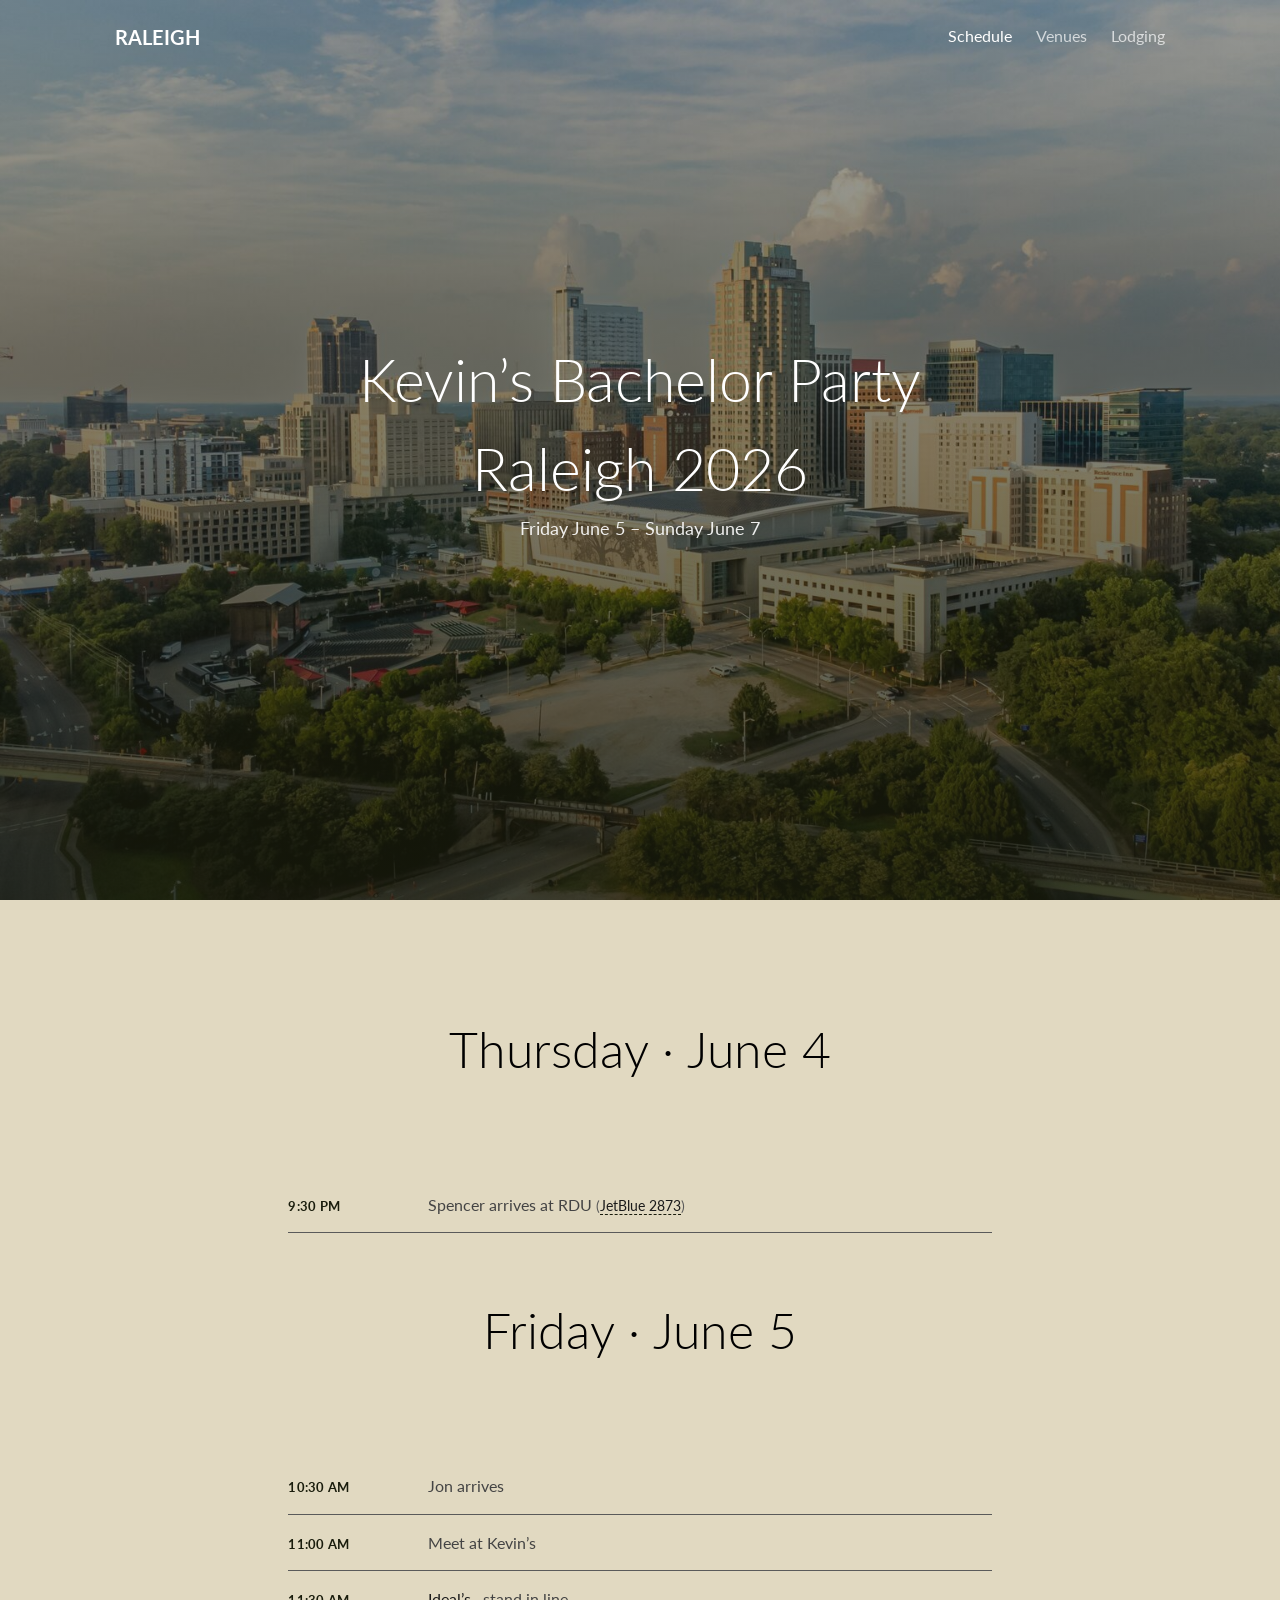
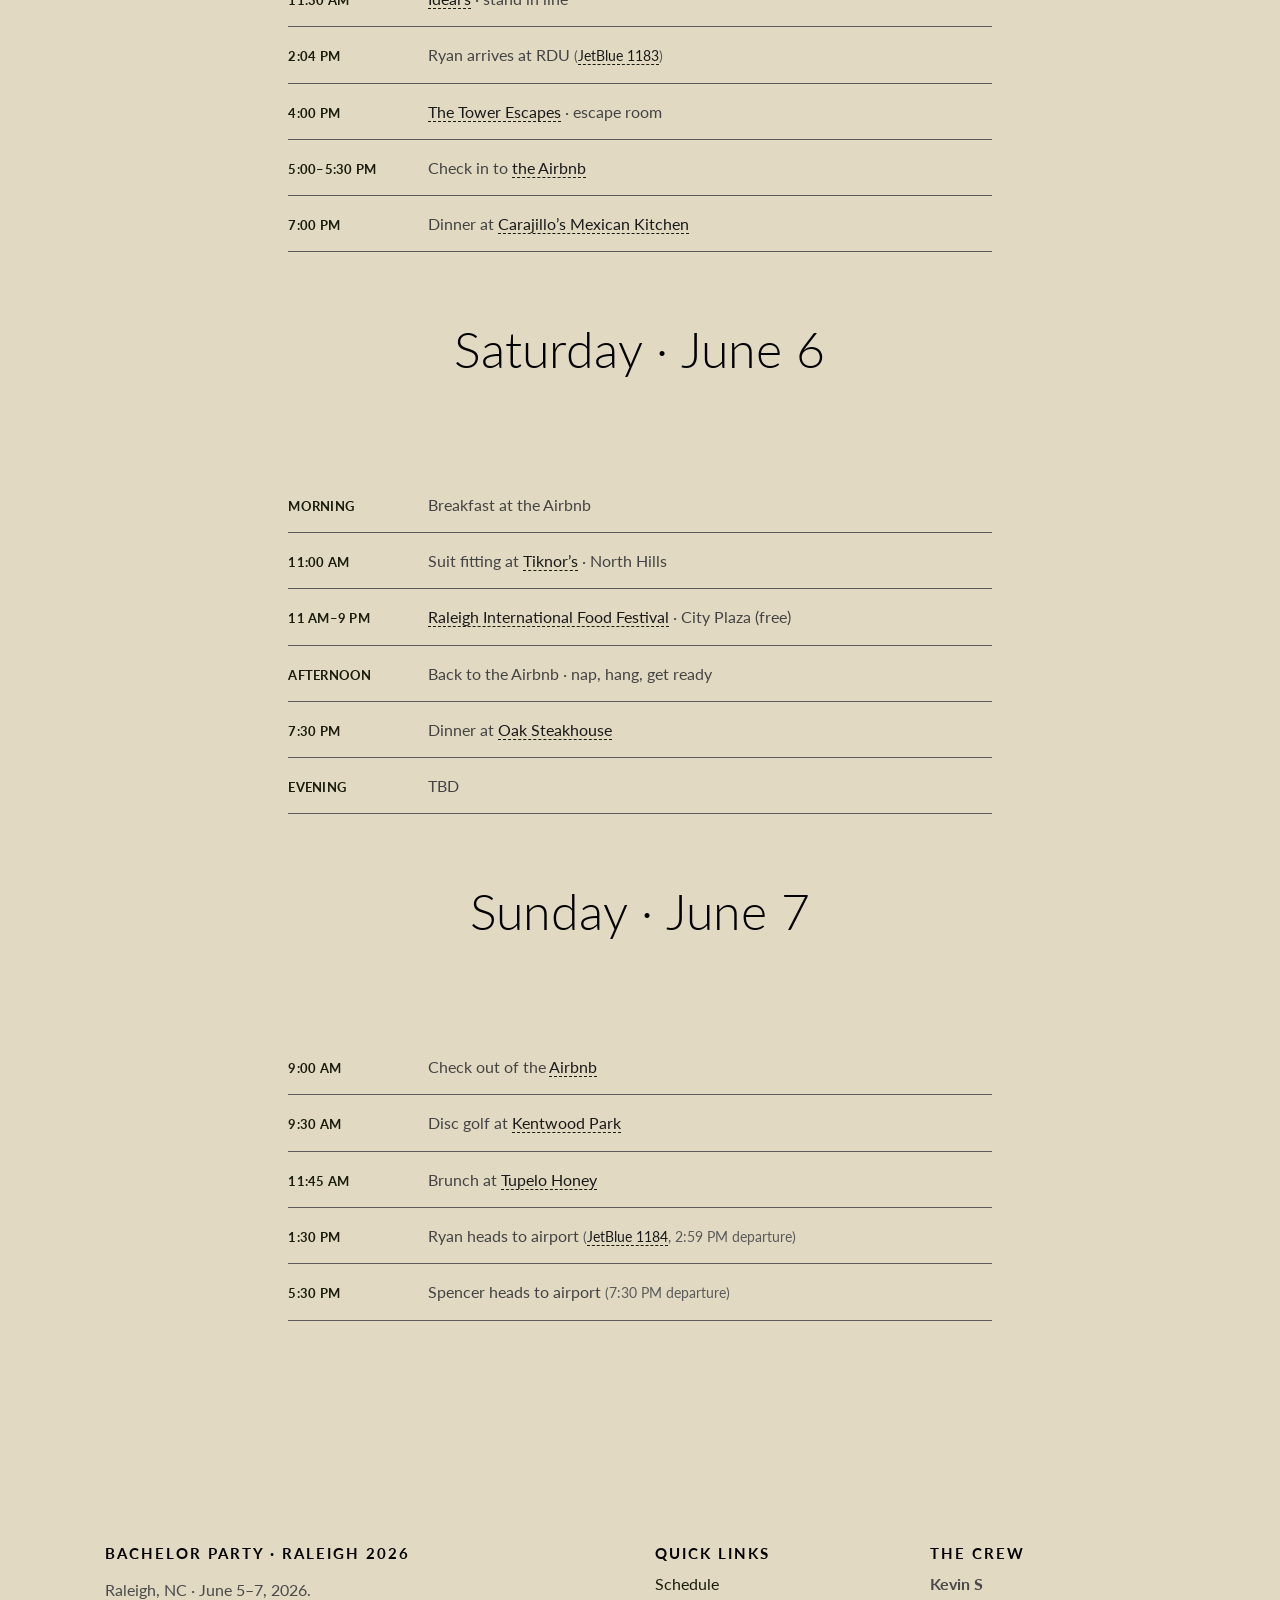
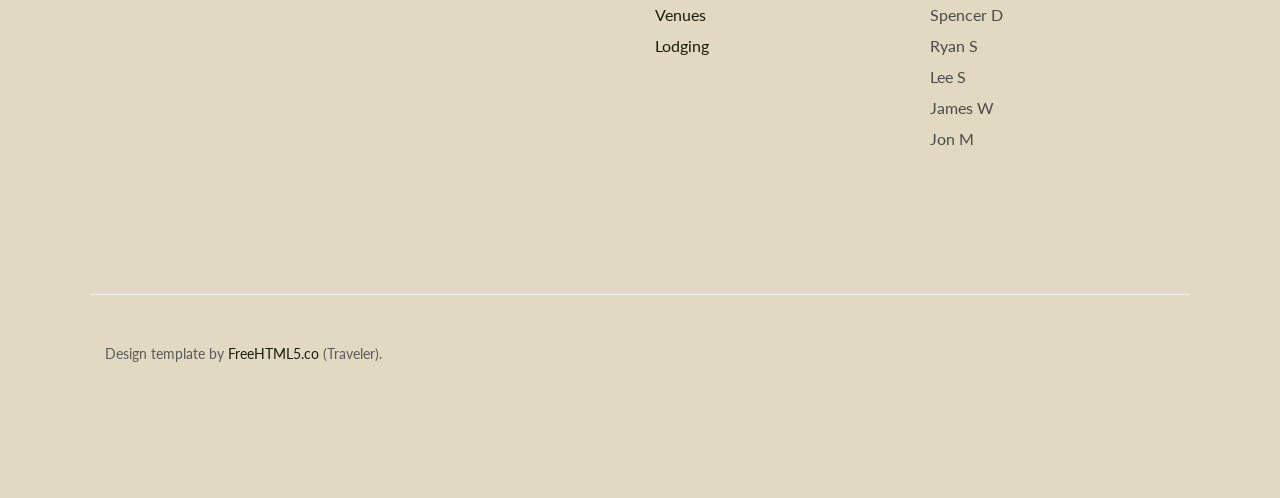
==== commit 9f1191a6: "Real photos, Raleigh skyline hero, redesigned color palette, and content polish - Swap Traveler stoc" ====
--- a/index.html
+++ b/index.html
@@ -5,7 +5,8 @@
 <meta http-equiv="X-UA-Compatible" content="IE=edge">
 <title>Bachelor Party &mdash; Raleigh 2026</title>
 <meta name="viewport" content="width=device-width, initial-scale=1">
-<meta name="description" content="Bachelor party itinerary — Raleigh, NC, June 4–7, 2026." />
+<meta name="description" content="Bachelor party itinerary — Raleigh, NC, June 5–7, 2026." />
+<meta name="robots" content="noindex, nofollow" />
 
 <link href="https://fonts.googleapis.com/css?family=Lato:300,400,700" rel="stylesheet">
 <link rel="stylesheet" href="css/animate.css">
@@ -27,7 +28,7 @@
   <div class="gtco-container">
     <div class="row">
       <div class="col-sm-4 col-xs-12">
-        <div id="gtco-logo"><a href="index.html">Raleigh <em>.</em></a></div>
+        <div id="gtco-logo"><a href="index.html">Raleigh</a></div>
       </div>
       <div class="col-xs-8 text-right menu-1">
         <ul>
@@ -40,13 +41,13 @@
   </div>
 </nav>
 
-<header class="gtco-cover gtco-cover-md" role="banner" style="background-image: url(images/img_bg_2.jpg)" data-stellar-background-ratio="0.5">
+<header class="gtco-cover gtco-cover-md" role="banner" style="background-image: url(images/raleigh-skyline.jpg)" data-stellar-background-ratio="0.5">
   <div class="overlay"></div>
   <div class="gtco-container text-center">
     <div class="display-t">
-      <div class="display-tc animate-box" data-animate-effect="fadeInUp">
-        <h1>Bachelor Party.<br>Raleigh 2026.</h1>
-        <p style="color:#fff;font-size:18px;">Thursday June 4 &ndash; Sunday June 7 &middot; Spencer, Ryan, + others</p>
+      <div class="display-tc">
+        <h1>Kevin&rsquo;s Bachelor Party<br>Raleigh 2026</h1>
+        <p style="color:#fff;font-size:18px;">Friday June 5 &ndash; Sunday June 7</p>
       </div>
     </div>
   </div>
@@ -58,13 +59,12 @@
     <div class="row">
       <div class="col-md-8 col-md-offset-2 text-center gtco-heading">
         <h2>Thursday &middot; June 4</h2>
-        <p>Arrival day.</p>
       </div>
     </div>
     <div class="row">
       <div class="col-md-8 col-md-offset-2">
         <ul class="schedule-list">
-          <li><span class="time">9:30 PM</span><span class="event">Spencer arrives at RDU <em>(flight 2873)</em></span></li>
+          <li><span class="time">9:30 PM</span><span class="event">Spencer arrives at RDU <em>(<a href="https://www.google.com/search?q=JetBlue+2873" target="_blank" rel="noopener">JetBlue 2873</a>)</em></span></li>
         </ul>
       </div>
     </div>
@@ -72,15 +72,15 @@
     <div class="row" style="margin-top:60px;">
       <div class="col-md-8 col-md-offset-2 text-center gtco-heading">
         <h2>Friday &middot; June 5</h2>
-        <p>The kickoff.</p>
       </div>
     </div>
     <div class="row">
       <div class="col-md-8 col-md-offset-2">
         <ul class="schedule-list">
-          <li><span class="time">Morning</span><span class="event">Lazy day</span></li>
+          <li><span class="time">10:30 AM</span><span class="event">Jon arrives</span></li>
+          <li><span class="time">11:00 AM</span><span class="event">Meet at Kevin&rsquo;s</span></li>
           <li><span class="time">11:30 AM</span><span class="event"><a href="venues.html#ideals">Ideal&rsquo;s</a> &middot; stand in line</span></li>
-          <li><span class="time">2:04 PM</span><span class="event">Ryan arrives at RDU <em>(JetBlue 1183)</em></span></li>
+          <li><span class="time">2:04 PM</span><span class="event">Ryan arrives at RDU <em>(<a href="https://www.google.com/search?q=JetBlue+1183+June+5+2026" target="_blank" rel="noopener">JetBlue 1183</a>)</em></span></li>
           <li><span class="time">4:00 PM</span><span class="event"><a href="venues.html#tower-escapes">The Tower Escapes</a> &middot; escape room</span></li>
           <li><span class="time">5:00&ndash;5:30 PM</span><span class="event">Check in to <a href="lodging.html">the Airbnb</a></span></li>
           <li><span class="time">7:00 PM</span><span class="event">Dinner at <a href="venues.html#carajillos">Carajillo&rsquo;s Mexican Kitchen</a></span></li>
@@ -91,7 +91,6 @@
     <div class="row" style="margin-top:60px;">
       <div class="col-md-8 col-md-offset-2 text-center gtco-heading">
         <h2>Saturday &middot; June 6</h2>
-        <p>The main event.</p>
       </div>
     </div>
     <div class="row">
@@ -102,7 +101,7 @@
           <li><span class="time">11 AM&ndash;9 PM</span><span class="event"><a href="venues.html#food-festival">Raleigh International Food Festival</a> &middot; City Plaza (free)</span></li>
           <li><span class="time">Afternoon</span><span class="event">Back to the Airbnb &middot; nap, hang, get ready</span></li>
           <li><span class="time">7:30 PM</span><span class="event">Dinner at <a href="venues.html#oak-steakhouse">Oak Steakhouse</a></span></li>
-          <li><span class="time">Evening</span><span class="event"><a href="venues.html#jaguar-bolera">Jaguar Bolera</a> &middot; duckpin bowling, shuffleboard, darts, drinks</span></li>
+          <li><span class="time">Evening</span><span class="event">TBD</span></li>
         </ul>
       </div>
     </div>
@@ -110,7 +109,6 @@
     <div class="row" style="margin-top:60px;">
       <div class="col-md-8 col-md-offset-2 text-center gtco-heading">
         <h2>Sunday &middot; June 7</h2>
-        <p>Wind-down and departures.</p>
       </div>
     </div>
     <div class="row">
@@ -119,7 +117,7 @@
           <li><span class="time">9:00 AM</span><span class="event">Check out of the <a href="lodging.html">Airbnb</a></span></li>
           <li><span class="time">9:30 AM</span><span class="event">Disc golf at <a href="venues.html#kentwood-park">Kentwood Park</a></span></li>
           <li><span class="time">11:45 AM</span><span class="event">Brunch at <a href="venues.html#tupelo-honey">Tupelo Honey</a></span></li>
-          <li><span class="time">1:30 PM</span><span class="event">Ryan heads to airport <em>(JetBlue 1184, 2:59 PM departure)</em></span></li>
+          <li><span class="time">1:30 PM</span><span class="event">Ryan heads to airport <em>(<a href="https://www.google.com/search?q=JetBlue+1184+June+7+2026" target="_blank" rel="noopener">JetBlue 1184</a>, 2:59 PM departure)</em></span></li>
           <li><span class="time">5:30 PM</span><span class="event">Spencer heads to airport <em>(7:30 PM departure)</em></span></li>
         </ul>
       </div>
@@ -134,7 +132,7 @@
       <div class="col-md-5">
         <div class="gtco-widget">
           <h3>Bachelor Party &middot; Raleigh 2026</h3>
-          <p>Four days in Raleigh, NC &mdash; June 4&ndash;7, 2026.</p>
+          <p>Raleigh, NC &middot; June 5&ndash;7, 2026.</p>
         </div>
       </div>
       <div class="col-md-3 col-md-push-1">
@@ -151,9 +149,12 @@
         <div class="gtco-widget">
           <h3>The Crew</h3>
           <ul class="gtco-footer-links">
-            <li>Spencer</li>
-            <li>Ryan</li>
-            <li>+ others</li>
+            <li><strong>Kevin S</strong></li>
+            <li>Spencer D</li>
+            <li>Ryan S</li>
+            <li>Lee S</li>
+            <li>James W</li>
+            <li>Jon M</li>
           </ul>
         </div>
       </div>
--- a/css/style.css
+++ b/css/style.css
@@ -15,8 +15,8 @@
   font-weight: 400;
   font-size: 16px;
   line-height: 1.7;
-  color: #777;
-  background: #fff;
+  color: #4a4a4a;
+  background: #E1D9C1;
 }
 
 #page {
@@ -47,13 +47,13 @@
 }
 
 a {
-  color: #09C6AB;
+  color: #191C0C;
   -webkit-transition: 0.5s;
   -o-transition: 0.5s;
   transition: 0.5s;
 }
 a:hover, a:active, a:focus {
-  color: #09C6AB;
+  color: #191C0C;
   outline: none;
   text-decoration: none;
 }
@@ -71,17 +71,17 @@
 
 ::-webkit-selection {
   color: #fff;
-  background: #09C6AB;
+  background: #191C0C;
 }
 
 ::-moz-selection {
   color: #fff;
-  background: #09C6AB;
+  background: #191C0C;
 }
 
 ::selection {
   color: #fff;
-  background: #09C6AB;
+  background: #191C0C;
 }
 
 .gtco-container {
@@ -115,7 +115,7 @@
   font-weight: bold;
 }
 .gtco-nav #gtco-logo em {
-  color: #09C6AB;
+  color: #191C0C;
 }
 .gtco-nav a {
   padding: 5px 10px;
@@ -201,7 +201,7 @@
   font-size: 15px;
 }
 .gtco-nav ul li.has-dropdown .dropdown li a:hover {
-  color: #09C6AB;
+  color: #191C0C;
 }
 .gtco-nav ul li.has-dropdown .dropdown li.active > a {
   color: #000 !important;
@@ -210,7 +210,7 @@
   color: #fff;
 }
 .gtco-nav ul li.btn-cta a {
-  color: #09C6AB;
+  color: #191C0C;
 }
 .gtco-nav ul li.btn-cta a span {
   border: 2px solid rgba(255, 255, 255, 0.5);
@@ -230,7 +230,7 @@
 }
 .gtco-nav ul li.btn-cta a:hover span {
   background: #fff;
-  color: #09C6AB;
+  color: #191C0C;
 }
 .gtco-nav ul li.active > a {
   color: #fff !important;
@@ -298,7 +298,7 @@
   margin-bottom: 30px;
 }
 #gtco-header .form-wrap {
-  border-top: 10px solid #09C6AB;
+  border-top: 10px solid #191C0C;
   position: relative;
   width: 100%;
   -webkit-box-shadow: 0px 2px 5px 0px rgba(0, 0, 0, 0.15);
@@ -337,7 +337,7 @@
   display: block;
   padding: 10px 20px 20px 20px;
   background: #fff;
-  color: #09C6AB;
+  color: #191C0C;
 }
 #gtco-header .form-wrap .tab-menu li.gtco-first a {
   border-top-left-radius: 7px;
@@ -446,7 +446,7 @@
   width: 100%;
 }
 .gtco-cover a {
-  color: #09C6AB;
+  color: #191C0C;
 }
 .gtco-cover a:hover {
   color: white;
@@ -458,7 +458,7 @@
   top: 0;
   left: 0;
   right: 0;
-  background: rgba(0, 0, 0, 0.5);
+  background: linear-gradient(to bottom, rgba(25, 28, 12, 0.35) 0%, rgba(25, 28, 12, 0.55) 50%, rgba(25, 28, 12, 0.8) 100%);
 }
 .gtco-cover > .gtco-container {
   position: relative;
@@ -575,7 +575,7 @@
   display: inline-block;
   zoom: 1;
   *display: inline;
-  color: #09C6AB;
+  color: #191C0C;
   padding-left: 10px;
   padding-right: 10px;
 }
@@ -693,7 +693,7 @@
 #gtco-counter .counter {
   font-size: 50px;
   margin-bottom: 10px;
-  color: #09C6AB;
+  color: #191C0C;
   font-weight: 100;
   display: block;
 }
@@ -759,7 +759,7 @@
 }
 
 #gtco-features {
-  background: #09C6AB;
+  background: #191C0C;
 }
 #gtco-features .gtco-heading h2 {
   color: #fff;
@@ -774,7 +774,7 @@
   width: 90px;
   height: 90px;
   border: 1px solid rgba(255, 255, 255, 0.8);
-  background: #09C6AB;
+  background: #191C0C;
 }
 #gtco-features .feature-center .icon i {
   color: #fff;
@@ -834,7 +834,7 @@
 .feature-center h3 {
   font-size: 22px;
   margin-bottom: 20px;
-  color: #09C6AB;
+  color: #191C0C;
   position: relative;
 }
 
@@ -853,7 +853,7 @@
   display: table-cell;
   vertical-align: middle;
   font-size: 40px;
-  color: #09C6AB;
+  color: #191C0C;
 }
 .feature-left .feature-copy {
   float: right;
@@ -940,7 +940,7 @@
 #gtco-subscribe .btn {
   height: 46px;
   border: none !important;
-  background: #09C6AB;
+  background: #191C0C;
   color: #fff;
   font-size: 16px;
   text-transform: uppercase;
@@ -1014,10 +1014,10 @@
   *display: inline;
 }
 #gtco-footer .footer-logo span {
-  color: #09C6AB;
+  color: #191C0C;
 }
 #gtco-footer .copyright {
-  color: #b3b3b3;
+  color: #5a5a5a;
   padding-top: 3em;
   margin-top: 3em;
   border-top: 1px solid #f2f2f2;
@@ -1289,21 +1289,21 @@
 }
 
 .btn-primary {
-  background: #09C6AB;
-  color: #fff;
-  border: 2px solid #09C6AB !important;
+  background: #191C0C;
+  color: #fff;
+  border: 2px solid #191C0C !important;
 }
 .btn-primary:hover, .btn-primary:focus, .btn-primary:active {
-  background: #0adec0 !important;
-  border-color: #0adec0 !important;
+  background: #2a3015 !important;
+  border-color: #2a3015 !important;
 }
 .btn-primary.btn-outline {
   background: transparent;
-  color: #09C6AB;
-  border: 2px solid #09C6AB;
+  color: #191C0C;
+  border: 2px solid #191C0C;
 }
 .btn-primary.btn-outline:hover, .btn-primary.btn-outline:focus, .btn-primary.btn-outline:active {
-  background: #09C6AB;
+  background: #191C0C;
   color: #fff;
 }
 
@@ -1455,7 +1455,7 @@
 .form-control:active, .form-control:focus {
   outline: none;
   box-shadow: none;
-  border-color: #09C6AB;
+  border-color: #191C0C;
 }
 
 .row-mt-15em {
@@ -1517,7 +1517,7 @@
   margin-left: 0px;
 }
 .gtco-nav .gtco-contact ul li a i {
-  color: #09C6AB;
+  color: #191C0C;
 }
 .gtco-nav .gtco-contact ul li a:hover i {
   color: #fff;
@@ -1636,7 +1636,7 @@
 .owl-theme .owl-dots .owl-dot span {
   width: 10px;
   height: 10px;
-  background: #09C6AB;
+  background: #191C0C;
   -webkit-transition: 0.2s;
   -o-transition: 0.2s;
   transition: 0.2s;
@@ -1644,12 +1644,12 @@
 }
 .owl-theme .owl-dots .owl-dot span:hover {
   background: none;
-  border: 2px solid #09C6AB;
+  border: 2px solid #191C0C;
 }
 
 .owl-theme .owl-dots .owl-dot.active span, .owl-theme .owl-dots .owl-dot:hover span {
   background: none;
-  border: 2px solid #09C6AB;
+  border: 2px solid #191C0C;
 }
 
 .fh5co-card-item {
@@ -1725,7 +1725,7 @@
   font-size: 20px;
   font-weight: 400;
   margin: 0 0 10px 0;
-  color: #09C6AB;
+  color: #191C0C;
 }
 .fh5co-card-item .fh5co-text span {
   color: #b3b3b3;
@@ -1770,8 +1770,8 @@
   opacity: 1;
   visibility: visible;
   bottom: 0px;
-  border: 2px solid #0adec0 !important;
-  background: #0adec0 !important;
+  border: 2px solid #2a3015 !important;
+  background: #2a3015 !important;
 }
 .fh5co-card-item:hover figure .overlay, .fh5co-card-item:focus figure .overlay {
   opacity: 1;
@@ -1803,7 +1803,7 @@
   border-radius: 5px;
 }
 .price-box.popular {
-  border: 2px solid #09C6AB;
+  border: 2px solid #191C0C;
 }
 .price-box.popular .popular-text {
   top: 0;
@@ -1812,7 +1812,7 @@
   margin-top: -2em;
   position: absolute;
   padding: 4px 20px;
-  background: #09C6AB;
+  background: #191C0C;
   color: #fff;
   -webkit-border-radius: 4px;
   -moz-border-radius: 4px;
@@ -1826,7 +1826,7 @@
   left: 50%;
   margin-left: -10px;
   border-top: 10px solid black;
-  border-top-color: #09C6AB;
+  border-top-color: #191C0C;
   border-left: 10px solid transparent;
   border-right: 10px solid transparent;
 }
--- a/css/custom.css
+++ b/css/custom.css
@@ -1,21 +1,17 @@
 /* Site-specific tweaks layered on top of Traveler's style.css */
 
-/* Safety: if main.js fails to call fadeOut on the loader,
-   hide it via CSS after 1.5s so the page isn't blank. */
+/* Static site — no loader. Traveler's loader was a full-screen white
+   overlay relying on JS to fade out, which made the page look blank
+   if any script failed. Hide it permanently. */
 .gtco-loader {
-  animation: bp-hide-loader 0s 1.5s forwards;
-}
-@keyframes bp-hide-loader {
-  to { opacity: 0; visibility: hidden; }
+  display: none !important;
 }
 
-/* Same safety for .animate-box: reveal after 3s if waypoints
-   never fires (so content doesn't stay invisible). */
+/* Defeat Traveler's animate-box opacity:0 default so content is
+   always visible. If JS adds fadeIn classes on scroll, those still
+   play (briefly), but content never starts invisible. */
 .js .animate-box {
-  animation: bp-reveal 0s 3s forwards;
-}
-@keyframes bp-reveal {
-  to { opacity: 1; }
+  opacity: 1 !important;
 }
 
 
@@ -29,19 +25,15 @@
   display: flex;
   align-items: baseline;
   padding: 14px 0;
-  border-bottom: 1px solid #e6e6e6;
+  border-bottom: 1px solid #5a5a5a;
   font-size: 16px;
   color: #444;
-}
-
-.schedule-list li:last-child {
-  border-bottom: none;
 }
 
 .schedule-list .time {
   flex: 0 0 140px;
   font-weight: 700;
-  color: #09C6AB;
+  color: #191C0C;
   letter-spacing: 0.02em;
   text-transform: uppercase;
   font-size: 13px;
@@ -52,24 +44,24 @@
 }
 
 .schedule-list .event em {
-  color: #888;
+  color: #5a5a5a;
   font-style: normal;
   font-size: 0.9em;
 }
 
 .schedule-list a {
   color: #1a1a1a;
-  border-bottom: 1px dashed #09C6AB;
+  border-bottom: 1px dashed #191C0C;
 }
 
 .schedule-list a:hover {
-  color: #09C6AB;
+  color: #191C0C;
   text-decoration: none;
 }
 
 /* Highlight a venue card when anchor-linked */
 .fh5co-card-item:target {
-  box-shadow: 0 0 0 3px #09C6AB, 0px 2px 5px 0px rgba(0, 0, 0, 0.08);
+  box-shadow: 0 0 0 3px #191C0C, 0px 2px 5px 0px rgba(0, 0, 0, 0.08);
 }
 
 /* Venue card body spacing for buttons */
@@ -78,6 +70,43 @@
   margin-top: 6px;
 }
 
+/* Equal-height venue cards: make any row containing card items a flex
+   container so columns stretch and cards fill their cells. Prevents
+   Bootstrap 3 float-grid "snagging" when one card is taller. */
+.row:has(.fh5co-card-item) {
+  display: flex;
+  flex-wrap: wrap;
+  row-gap: 30px;
+}
+
+/* Day grouping on the venues page */
+.day-section {
+  margin-bottom: 50px;
+}
+.day-section:last-child {
+  margin-bottom: 0;
+}
+.day-label {
+  font-size: 13px;
+  font-weight: 700;
+  text-transform: uppercase;
+  letter-spacing: 0.14em;
+  color: #191C0C;
+  margin: 0 0 24px;
+  padding-bottom: 12px;
+  border-bottom: 1px solid #5a5a5a;
+}
+
+.fh5co-card-item {
+  height: 100%;
+  display: flex;
+  flex-direction: column;
+}
+
+.fh5co-card-item .fh5co-text {
+  flex: 1;
+}
+
 /* Hero subtitle paragraphs (under <h1> in covers) */
 .gtco-cover .display-tc p,
 .gtco-cover .mt-text p {
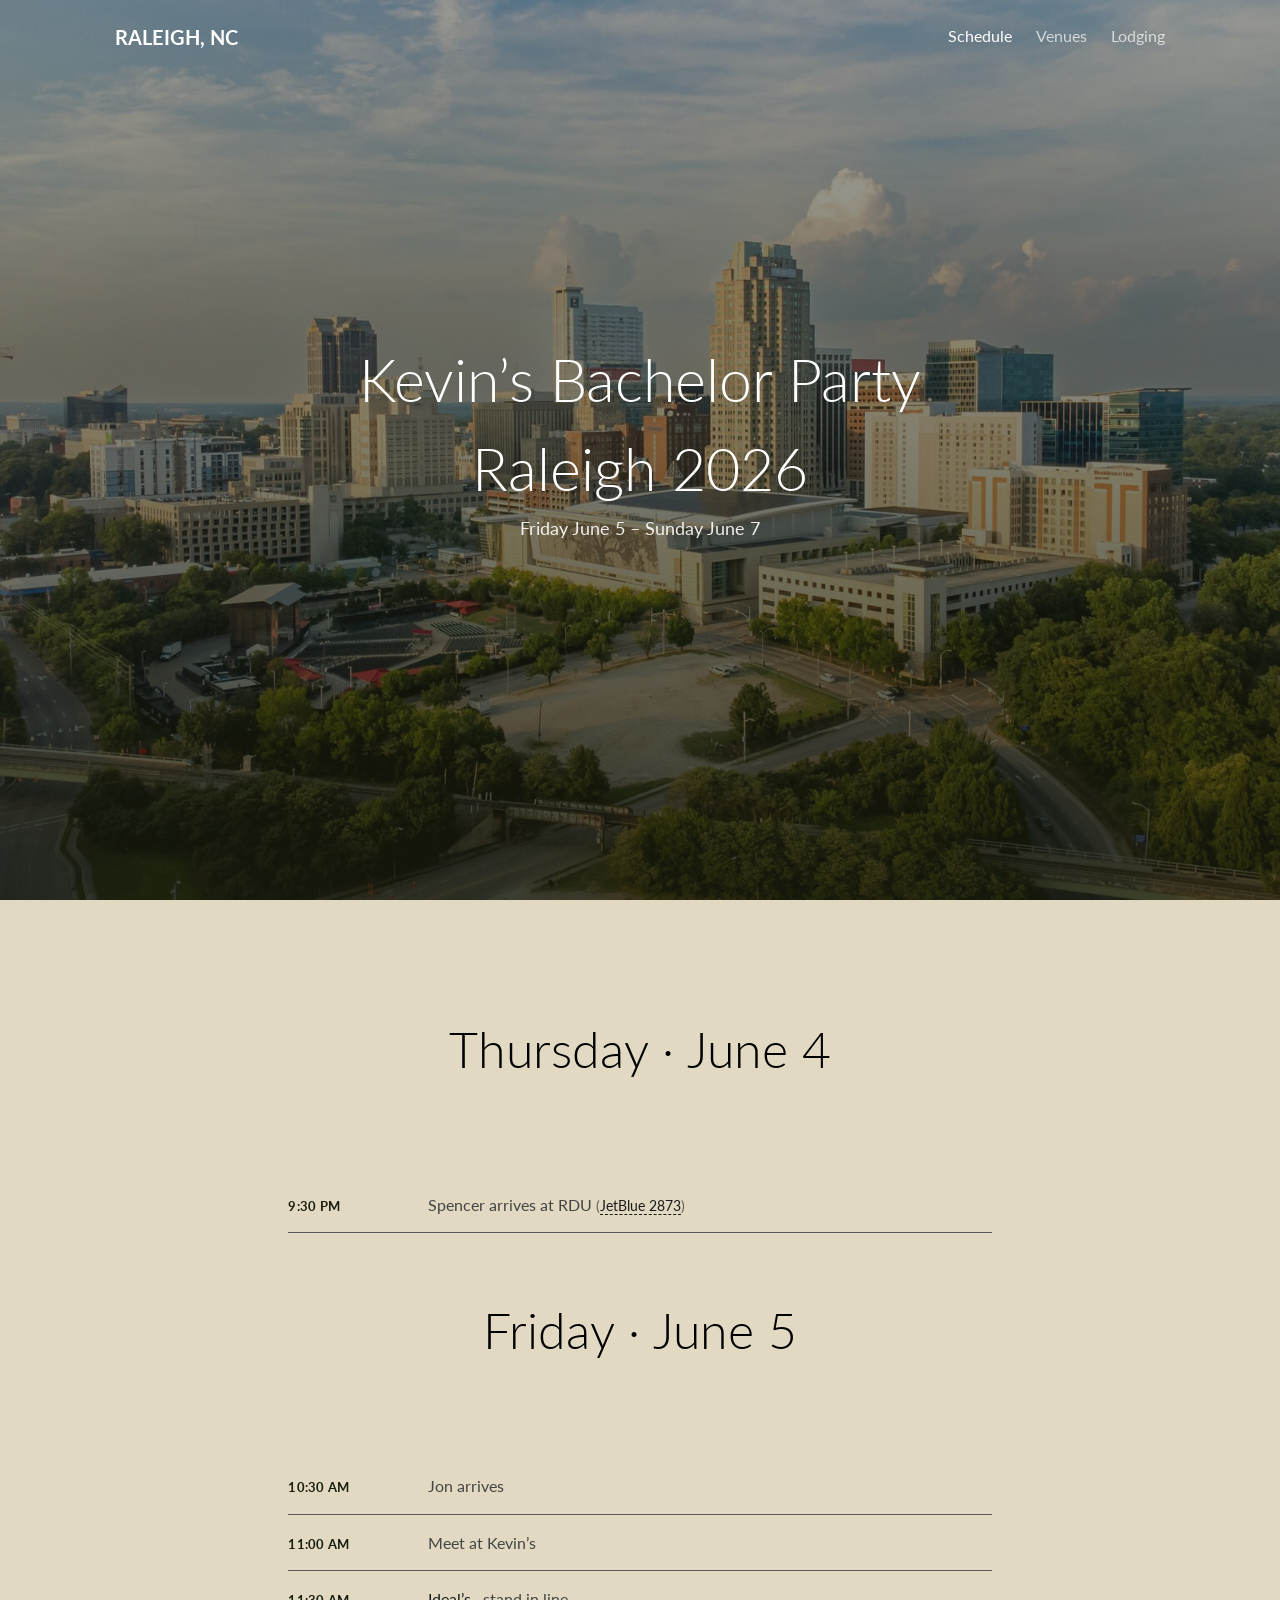
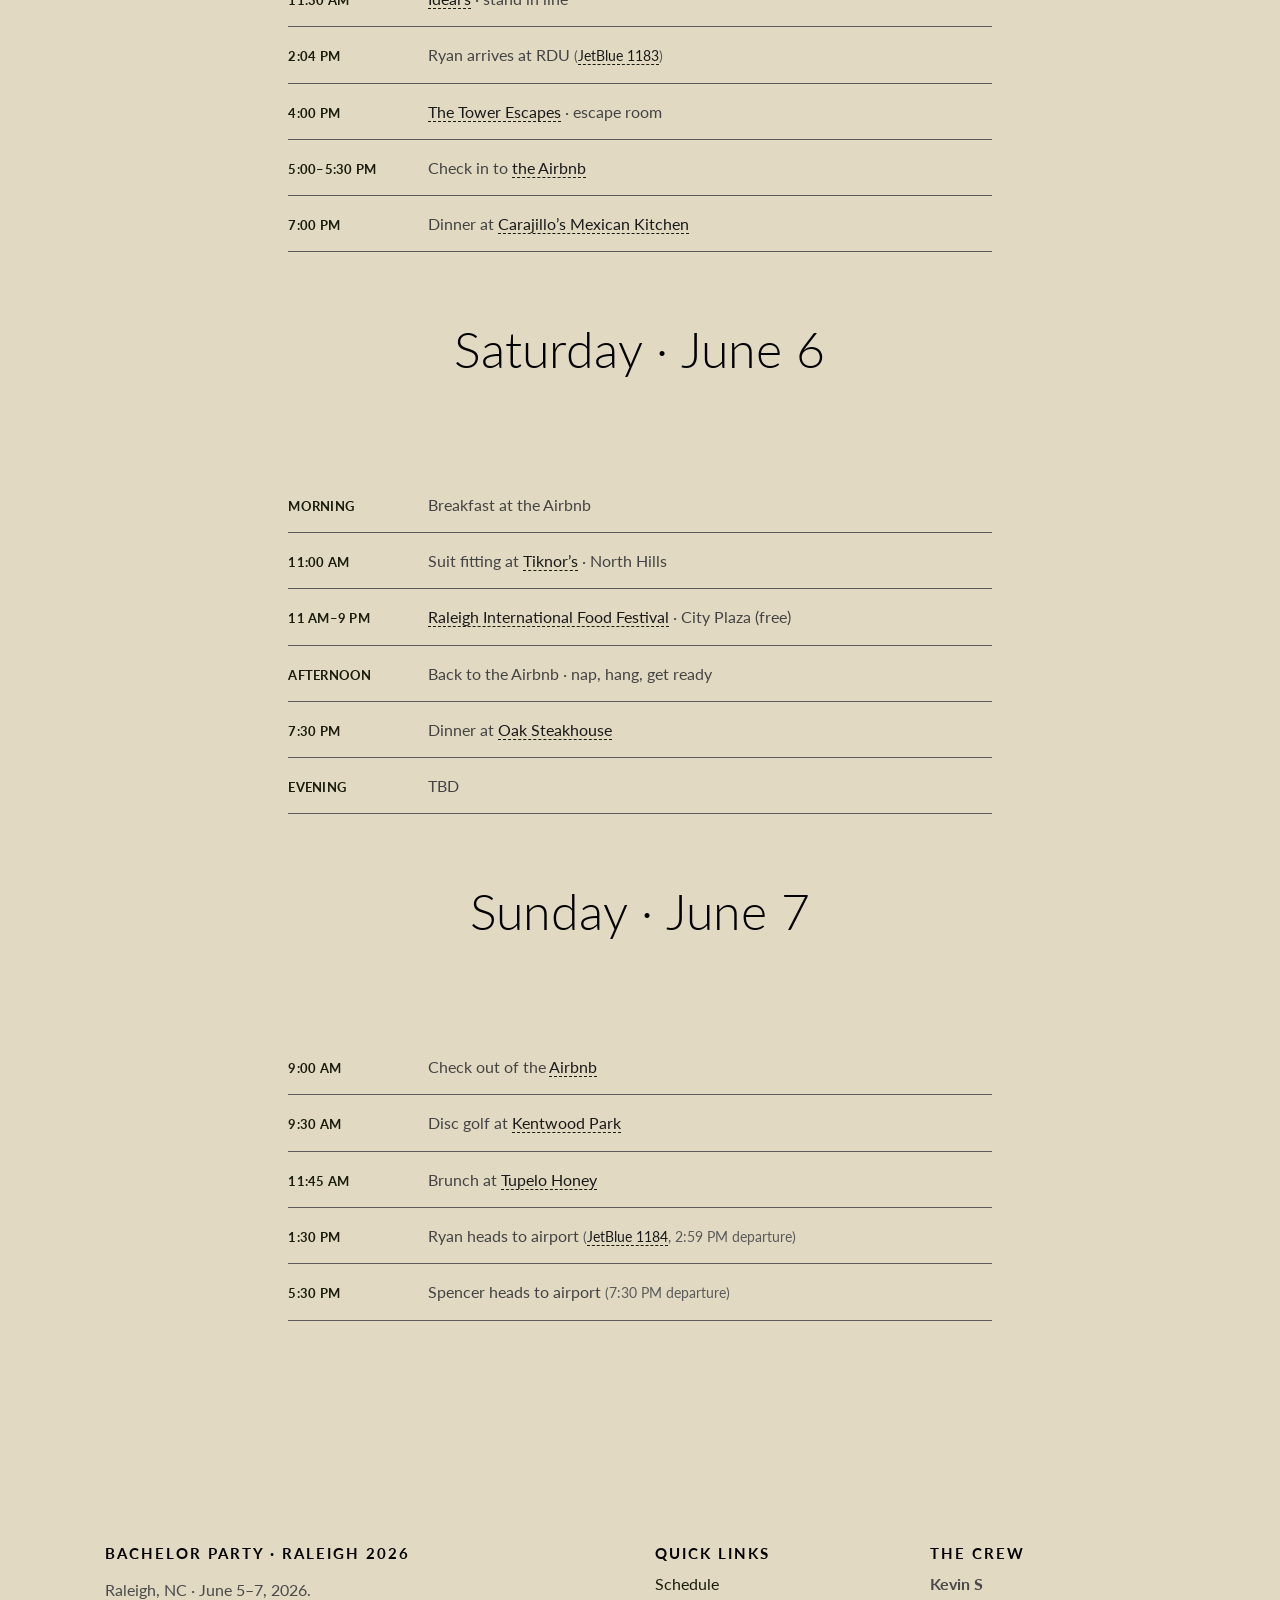
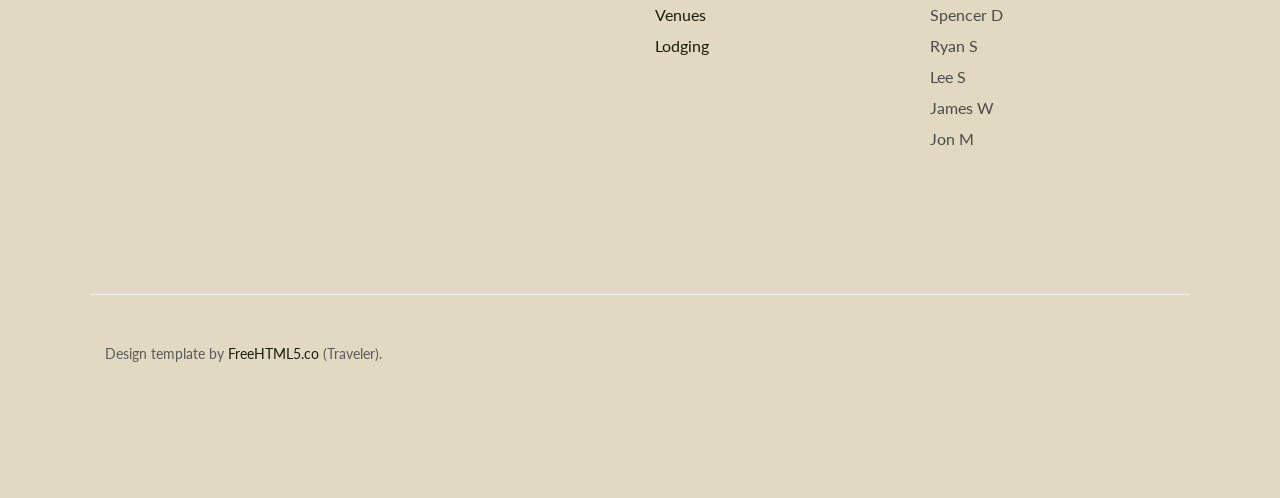
==== commit 7bea7340: "Lock hero parallax with fixed bg-attachment; unify header height; logo to "Raleigh, NC" - Replace st" ====
--- a/index.html
+++ b/index.html
@@ -28,7 +28,7 @@
   <div class="gtco-container">
     <div class="row">
       <div class="col-sm-4 col-xs-12">
-        <div id="gtco-logo"><a href="index.html">Raleigh</a></div>
+        <div id="gtco-logo"><a href="index.html">Raleigh, NC</a></div>
       </div>
       <div class="col-xs-8 text-right menu-1">
         <ul>
@@ -41,7 +41,7 @@
   </div>
 </nav>
 
-<header class="gtco-cover gtco-cover-md" role="banner" style="background-image: url(images/raleigh-skyline.jpg)" data-stellar-background-ratio="0.5">
+<header class="gtco-cover gtco-cover-md" role="banner" style="background-image: url(images/raleigh-skyline.jpg)">
   <div class="overlay"></div>
   <div class="gtco-container text-center">
     <div class="display-t">
--- a/css/custom.css
+++ b/css/custom.css
@@ -79,6 +79,15 @@
   row-gap: 30px;
 }
 
+/* Hero backgrounds: parallax-style fixed attachment so the image stays
+   locked to the viewport while content scrolls over it. Prevents the
+   size jump that happened when stellar.js retroactively repositioned
+   the bg on first scroll. Mobile Safari falls back to "scroll" (still
+   looks fine, just not parallax). */
+.gtco-cover {
+  background-attachment: fixed;
+}
+
 /* Day grouping on the venues page */
 .day-section {
   margin-bottom: 50px;
